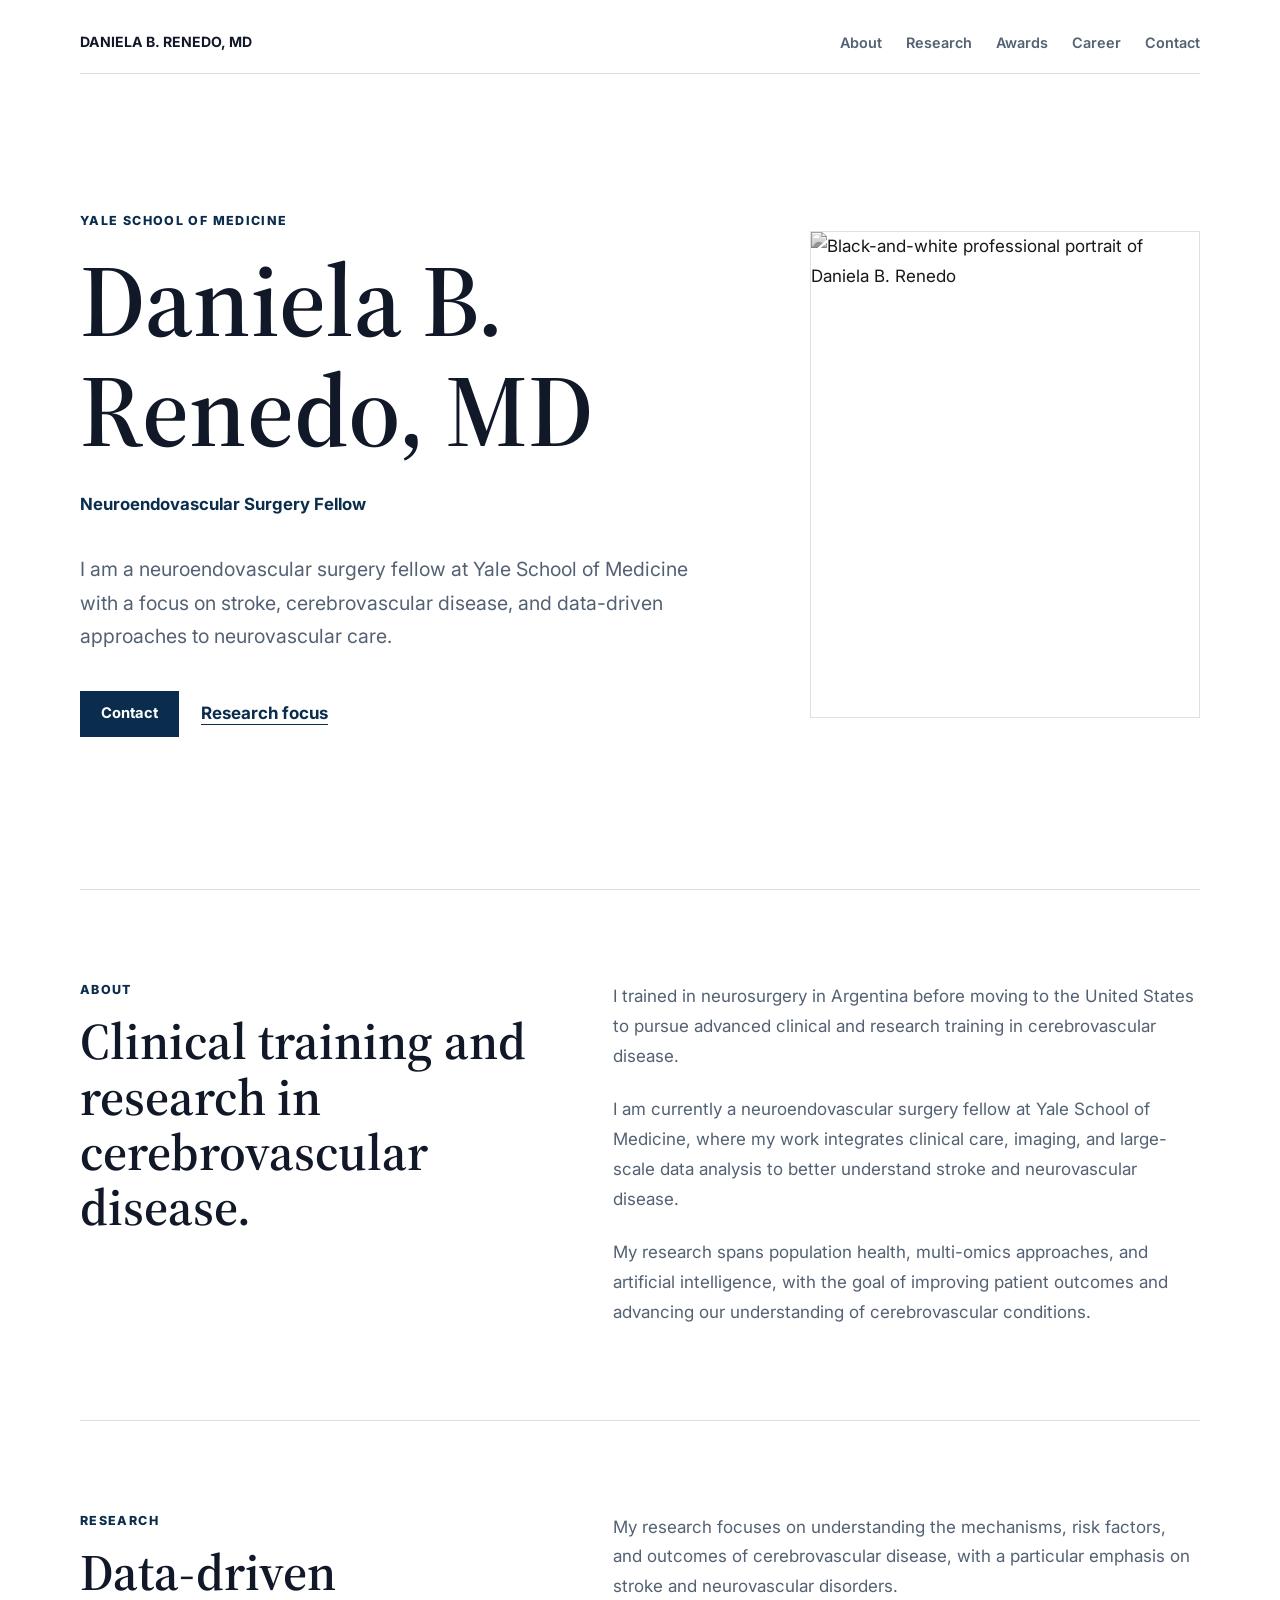
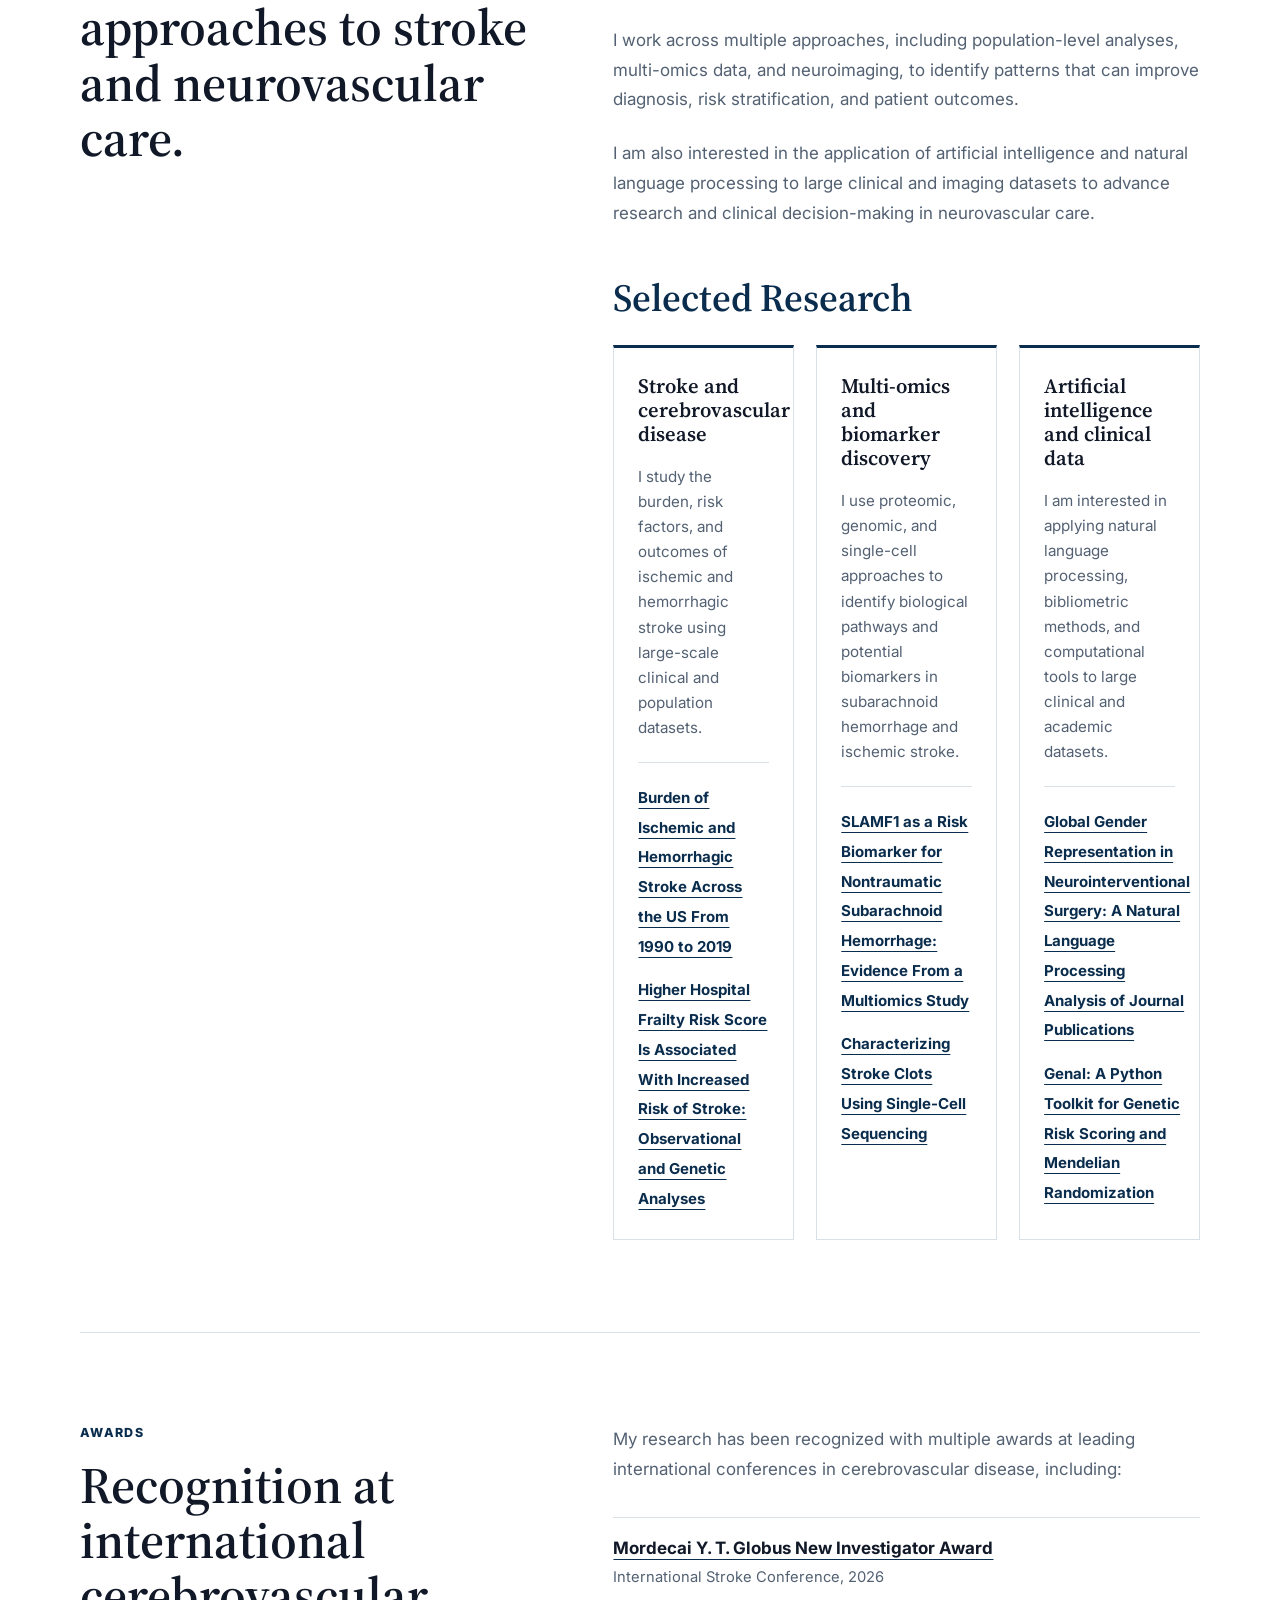
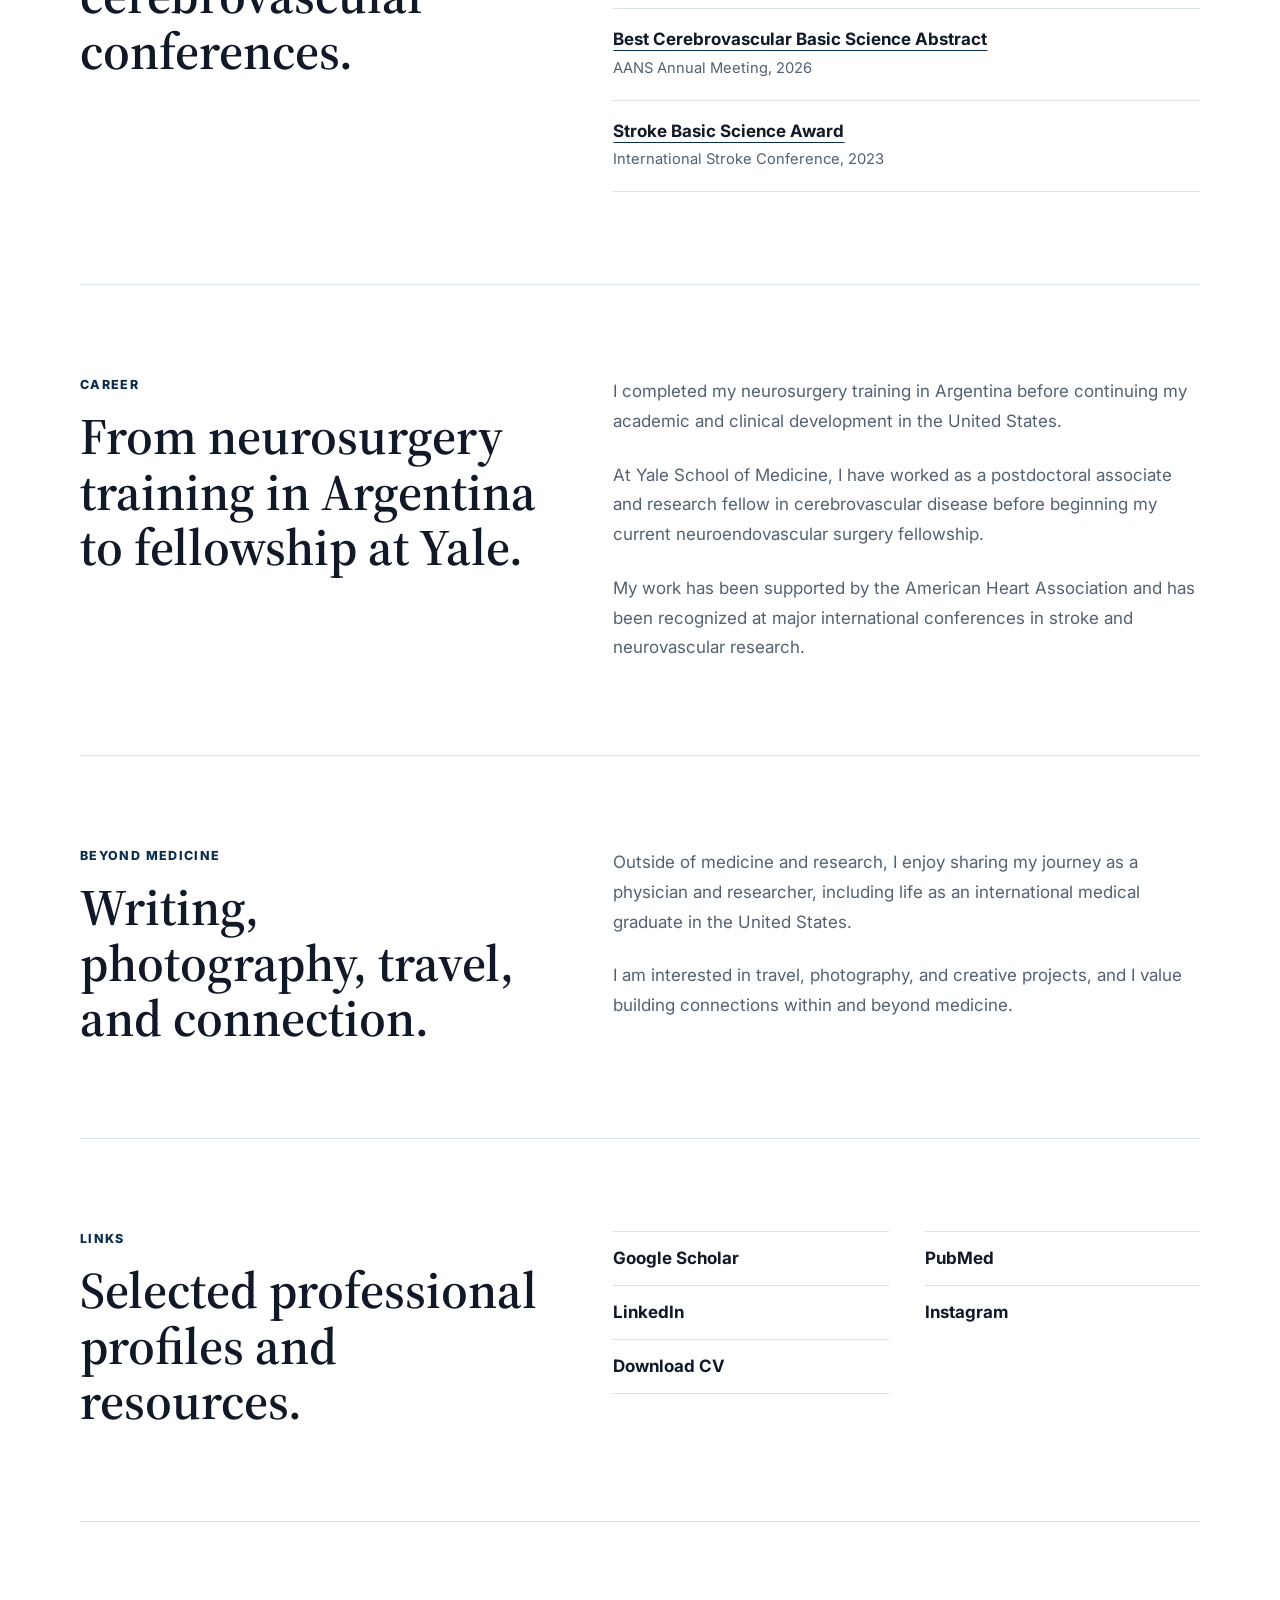
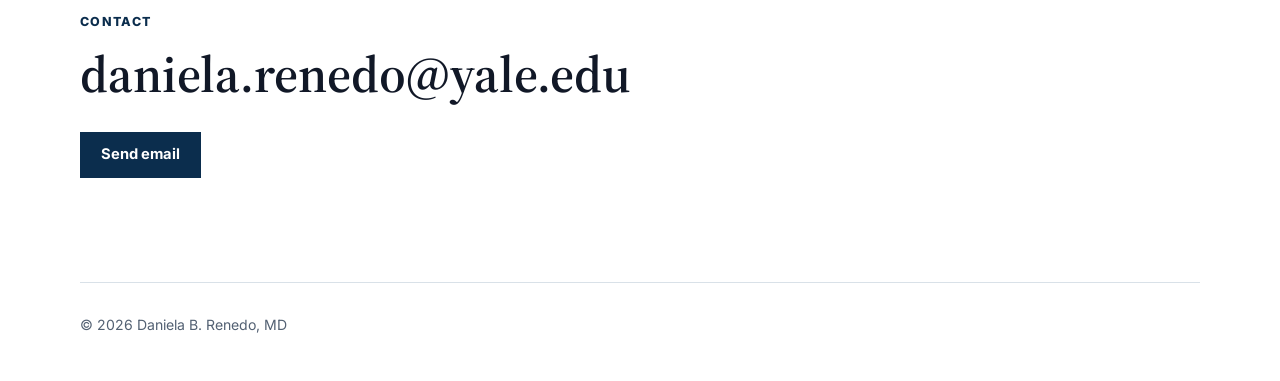
==== index.html @ b42a00dd "Add files via upload" ====
<!doctype html>
<html lang="en">
  <head>
    <meta charset="utf-8">
    <meta name="viewport" content="width=device-width, initial-scale=1">
    <meta
      name="description"
      content="Daniela B. Renedo, MD is a neuroendovascular surgery fellow at Yale School of Medicine focused on stroke, cerebrovascular disease, and data-driven neurovascular care."
    >
    <title>Daniela B. Renedo, MD</title>
    <link rel="preconnect" href="https://fonts.googleapis.com">
    <link rel="preconnect" href="https://fonts.gstatic.com" crossorigin>
    <link
      href="https://fonts.googleapis.com/css2?family=Inter:wght@400;500;600;700&family=Source+Serif+4:opsz,wght@8..60,500;8..60,600&display=swap"
      rel="stylesheet"
    >
    <link rel="stylesheet" href="styles.css">
  </head>
  <body>
    <header class="site-header">
      <a class="brand" href="#home">Daniela B. Renedo, MD</a>
      <nav class="nav" aria-label="Primary navigation">
        <a href="#about">About</a>
        <a href="#research">Research</a>
        <a href="#awards">Awards</a>
        <a href="#career">Career</a>
        <a href="#contact">Contact</a>
      </nav>
    </header>

    <main>
      <section id="home" class="hero section">
        <div class="hero-copy">
          <p class="eyebrow">Yale School of Medicine</p>
          <h1>Daniela B. Renedo, MD</h1>
          <p class="role">Neuroendovascular Surgery Fellow</p>
          <p class="intro">
            I am a neuroendovascular surgery fellow at Yale School of Medicine with a focus on stroke,
            cerebrovascular disease, and data-driven approaches to neurovascular care.
          </p>
          <div class="hero-actions" aria-label="Key links">
            <a class="button" href="mailto:daniela.renedo@yale.edu">Contact</a>
            <a class="text-link" href="#research">Research focus</a>
          </div>
        </div>
        <figure class="portrait-wrap">
          <img
            src="assets/daniela-renedo-headshot.jpeg"
            alt="Black-and-white professional portrait of Daniela B. Renedo"
            class="portrait"
          >
        </figure>
      </section>

      <section id="about" class="section two-column">
        <div>
          <p class="section-kicker">About</p>
          <h2>Clinical training and research in cerebrovascular disease.</h2>
        </div>
        <div class="prose">
          <p>
            I trained in neurosurgery in Argentina before moving to the United States to pursue
            advanced clinical and research training in cerebrovascular disease.
          </p>
          <p>
            I am currently a neuroendovascular surgery fellow at Yale School of Medicine, where my
            work integrates clinical care, imaging, and large-scale data analysis to better understand
            stroke and neurovascular disease.
          </p>
          <p>
            My research spans population health, multi-omics approaches, and artificial intelligence,
            with the goal of improving patient outcomes and advancing our understanding of
            cerebrovascular conditions.
          </p>
        </div>
      </section>

      <section id="research" class="section two-column">
        <div>
          <p class="section-kicker">Research</p>
          <h2>Data-driven approaches to stroke and neurovascular care.</h2>
        </div>
        <div class="prose">
          <p>
            My research focuses on understanding the mechanisms, risk factors, and outcomes of
            cerebrovascular disease, with a particular emphasis on stroke and neurovascular disorders.
          </p>
          <p>
            I work across multiple approaches, including population-level analyses, multi-omics data,
            and neuroimaging, to identify patterns that can improve diagnosis, risk stratification,
            and patient outcomes.
          </p>
          <p>
            I am also interested in the application of artificial intelligence and natural language
            processing to large clinical and imaging datasets to advance research and clinical
            decision-making in neurovascular care.
          </p>
          <div class="selected-research">
            <h3>Selected Research</h3>
            <div class="research-themes">
              <article class="research-card">
                <h4>Stroke and cerebrovascular disease</h4>
                <p>
                  I study the burden, risk factors, and outcomes of ischemic and hemorrhagic stroke
                  using large-scale clinical and population datasets.
                </p>
                <ul>
                  <li>
                    <a href="https://jamanetwork.com/journals/jamaneurology/fullarticle/2815830">
                      Burden of Ischemic and Hemorrhagic Stroke Across the US From 1990 to 2019
                    </a>
                  </li>
                  <li>
                    <a href="https://www.ahajournals.org/doi/full/10.1161/STROKEAHA.122.041891">
                      Higher Hospital Frailty Risk Score Is Associated With Increased Risk of Stroke:
                      Observational and Genetic Analyses
                    </a>
                  </li>
                </ul>
              </article>

              <article class="research-card">
                <h4>Multi-omics and biomarker discovery</h4>
                <p>
                  I use proteomic, genomic, and single-cell approaches to identify biological pathways
                  and potential biomarkers in subarachnoid hemorrhage and ischemic stroke.
                </p>
                <ul>
                  <li>
                    <a href="https://www.ahajournals.org/doi/10.1161/STROKEAHA.125.052604">
                      SLAMF1 as a Risk Biomarker for Nontraumatic Subarachnoid Hemorrhage: Evidence
                      From a Multiomics Study
                    </a>
                  </li>
                  <li>
                    <a href="https://scholar.google.com/citations?view_op=view_citation&hl=es&user=30HICWsAAAAJ&sortby=pubdate&citation_for_view=30HICWsAAAAJ:zA6iFVUQeVQC">
                      Characterizing Stroke Clots Using Single-Cell Sequencing
                    </a>
                  </li>
                </ul>
              </article>

              <article class="research-card">
                <h4>Artificial intelligence and clinical data</h4>
                <p>
                  I am interested in applying natural language processing, bibliometric methods, and
                  computational tools to large clinical and academic datasets.
                </p>
                <ul>
                  <li>
                    <a href="https://www.sciencedirect.com/science/article/pii/S0039606026000668">
                      Global Gender Representation in Neurointerventional Surgery: A Natural Language
                      Processing Analysis of Journal Publications
                    </a>
                  </li>
                  <li>
                    <a href="https://academic.oup.com/bioinformaticsadvances/article/5/1/vbae207/7932119?guestAccessKey=">
                      Genal: A Python Toolkit for Genetic Risk Scoring and Mendelian Randomization
                    </a>
                  </li>
                </ul>
              </article>
            </div>
          </div>
        </div>
      </section>

      <section id="awards" class="section two-column">
        <div>
          <p class="section-kicker">Awards</p>
          <h2>Recognition at international cerebrovascular conferences.</h2>
        </div>
        <div class="prose">
          <p>
            My research has been recognized with multiple awards at leading international conferences
            in cerebrovascular disease, including:
          </p>
          <ul class="award-list">
            <li>
              <a href="https://newsroom.heart.org/news/top-recognition-awarded-to-11-stroke-researchers-for-science-brain-health-contributions">
                Mordecai Y. T. Globus New Investigator Award
              </a>
              <small>International Stroke Conference, 2026</small>
            </li>
            <li>
              <a href="https://www.instagram.com/p/DWl7Cl6lOON/">
                Best Cerebrovascular Basic Science Abstract
              </a>
              <small>AANS Annual Meeting, 2026</small>
            </li>
            <li>
              <a href="https://isc.hub.heart.org/isc-23/article/22697611/awardees-honored-at-isc23">
                Stroke Basic Science Award
              </a>
              <small>International Stroke Conference, 2023</small>
            </li>
          </ul>
        </div>
      </section>

      <section id="career" class="section two-column">
        <div>
          <p class="section-kicker">Career</p>
          <h2>From neurosurgery training in Argentina to fellowship at Yale.</h2>
        </div>
        <div class="prose">
          <p>
            I completed my neurosurgery training in Argentina before continuing my academic and
            clinical development in the United States.
          </p>
          <p>
            At Yale School of Medicine, I have worked as a postdoctoral associate and research fellow
            in cerebrovascular disease before beginning my current neuroendovascular surgery
            fellowship.
          </p>
          <p>
            My work has been supported by the American Heart Association and has been recognized at
            major international conferences in stroke and neurovascular research.
          </p>
        </div>
      </section>

      <section id="beyond-medicine" class="section two-column">
        <div>
          <p class="section-kicker">Beyond Medicine</p>
          <h2>Writing, photography, travel, and connection.</h2>
        </div>
        <div class="prose">
          <p>
            Outside of medicine and research, I enjoy sharing my journey as a physician and
            researcher, including life as an international medical graduate in the United States.
          </p>
          <p>
            I am interested in travel, photography, and creative projects, and I value building
            connections within and beyond medicine.
          </p>
        </div>
      </section>

      <section id="links" class="section two-column">
        <div>
          <p class="section-kicker">Links</p>
          <h2>Selected professional profiles and resources.</h2>
        </div>
        <div class="link-grid" aria-label="Professional links">
          <a href="https://scholar.google.com/citations?user=30HICWsAAAAJ&hl=es">Google Scholar</a>
          <a href="https://pubmed.ncbi.nlm.nih.gov/?term=daniela+renedo">PubMed</a>
          <a href="https://www.linkedin.com/in/daniela-renedo-10b565b8/?locale=en">LinkedIn</a>
          <a href="https://www.instagram.com/daniela.renedo.md/">Instagram</a>
          <a href="https://drive.google.com/file/d/19xkLLaeNyouWNWes8C21FY2hJ4Wbw3FZ/view?usp=drive_link">Download CV</a>
        </div>
      </section>

      <section id="contact" class="section contact-section">
        <p class="section-kicker">Contact</p>
        <h2>daniela.renedo@yale.edu</h2>
        <a class="button" href="mailto:daniela.renedo@yale.edu">Send email</a>
      </section>
    </main>

    <footer class="site-footer">
      <p>&copy; 2026 Daniela B. Renedo, MD</p>
    </footer>
  </body>
</html>
---- styles.css ----
:root {
  --bg: #ffffff;
  --ink: #111827;
  --muted: #536173;
  --navy: #0b2d4d;
  --navy-soft: #edf4f8;
  --line: #d9e1e8;
  --max-width: 1120px;
}

* {
  box-sizing: border-box;
}

body {
  margin: 0;
  background: var(--bg);
  color: var(--ink);
  font-family: "Inter", Arial, sans-serif;
  font-size: 17px;
  line-height: 1.75;
}

a {
  color: var(--navy);
  text-decoration-thickness: 1px;
  text-underline-offset: 5px;
}

.site-header {
  width: min(100% - 40px, var(--max-width));
  margin: 0 auto;
  padding: 30px 0 18px;
  display: flex;
  align-items: center;
  justify-content: space-between;
  gap: 28px;
  border-bottom: 1px solid var(--line);
}

.brand {
  color: var(--ink);
  font-size: 0.88rem;
  font-weight: 700;
  letter-spacing: 0;
  text-decoration: none;
  text-transform: uppercase;
}

.nav {
  display: flex;
  flex-wrap: wrap;
  justify-content: flex-end;
  gap: 16px 24px;
  font-size: 0.9rem;
}

.nav a {
  color: var(--muted);
  font-weight: 600;
  text-decoration: none;
}

.nav a:hover,
.nav a:focus-visible {
  color: var(--navy);
}

.section {
  width: min(100% - 40px, var(--max-width));
  margin: 0 auto;
  padding: 92px 0;
  border-bottom: 1px solid var(--line);
}

.hero {
  min-height: calc(100vh - 84px);
  display: grid;
  grid-template-columns: minmax(0, 1.05fr) minmax(280px, 0.75fr);
  align-items: center;
  gap: 72px;
  padding-top: 78px;
}

.hero-copy {
  max-width: 680px;
}

.eyebrow,
.section-kicker {
  margin: 0 0 16px;
  color: var(--navy);
  font-size: 0.78rem;
  font-weight: 800;
  letter-spacing: 0.11em;
  line-height: 1.3;
  text-transform: uppercase;
}

h1,
h2 {
  margin: 0;
  color: var(--ink);
  font-family: "Source Serif 4", Georgia, serif;
  font-weight: 600;
  letter-spacing: 0;
  line-height: 1.08;
}

h1 {
  max-width: 720px;
  font-size: clamp(3.25rem, 8vw, 7.2rem);
}

h2 {
  max-width: 480px;
  font-size: clamp(2rem, 4vw, 3.35rem);
}

.role {
  margin: 24px 0 0;
  color: var(--navy);
  font-size: 1.05rem;
  font-weight: 700;
}

.intro {
  max-width: 610px;
  margin: 34px 0 0;
  color: var(--muted);
  font-size: 1.22rem;
  line-height: 1.7;
}

.hero-actions {
  display: flex;
  flex-wrap: wrap;
  align-items: center;
  gap: 22px;
  margin-top: 38px;
}

.button {
  display: inline-flex;
  min-height: 46px;
  align-items: center;
  justify-content: center;
  padding: 10px 20px;
  border: 1px solid var(--navy);
  background: var(--navy);
  color: #ffffff;
  font-size: 0.92rem;
  font-weight: 700;
  line-height: 1.2;
  text-decoration: none;
}

.button:hover,
.button:focus-visible {
  background: #082138;
}

.text-link {
  font-weight: 700;
}

.portrait-wrap {
  margin: 0;
  justify-self: end;
  width: min(100%, 390px);
}

.portrait {
  display: block;
  width: 100%;
  aspect-ratio: 4 / 5;
  border: 1px solid var(--line);
  object-fit: cover;
  object-position: center 26%;
  filter: grayscale(1);
}

.two-column {
  display: grid;
  grid-template-columns: minmax(240px, 0.78fr) minmax(0, 1fr);
  gap: 76px;
  align-items: start;
}

.prose {
  max-width: 680px;
}

.prose p {
  margin: 0;
  color: var(--muted);
}

.prose p + p {
  margin-top: 24px;
}

.link-grid a {
  display: block;
  padding: 15px 0;
  border-top: 1px solid var(--line);
  color: var(--ink);
  font-weight: 700;
  line-height: 1.35;
  text-decoration: none;
}

.link-grid a:last-child {
  border-bottom: 1px solid var(--line);
}

.selected-research {
  margin-top: 48px;
}

.selected-research h3 {
  margin: 0 0 24px;
  color: var(--navy);
  font-family: "Source Serif 4", Georgia, serif;
  font-size: clamp(1.8rem, 3vw, 2.45rem);
  font-weight: 600;
  letter-spacing: 0;
  line-height: 1.15;
}

.research-themes {
  display: grid;
  grid-template-columns: repeat(3, minmax(0, 1fr));
  gap: 22px;
}

.research-card {
  min-width: 0;
  padding: 26px 24px;
  border: 1px solid var(--line);
  border-top: 3px solid var(--navy);
  background: #ffffff;
}

.research-card h4 {
  margin: 0;
  color: var(--ink);
  font-family: "Source Serif 4", Georgia, serif;
  font-size: 1.28rem;
  font-weight: 600;
  letter-spacing: 0;
  line-height: 1.18;
}

.research-card p {
  margin-top: 18px;
  color: var(--muted);
  font-size: 0.95rem;
  line-height: 1.65;
}

.research-card ul {
  display: grid;
  gap: 14px;
  margin: 22px 0 0;
  padding: 20px 0 0;
  border-top: 1px solid var(--line);
  list-style: none;
}

.research-card a {
  color: var(--navy);
  font-size: 0.94rem;
  font-weight: 700;
  line-height: 1.45;
}

.award-list {
  margin: 32px 0 0;
  padding: 0;
  list-style: none;
}

.award-list li {
  padding: 18px 0;
  border-top: 1px solid var(--line);
}

.award-list li:last-child {
  border-bottom: 1px solid var(--line);
}

.award-list a,
.award-list small {
  display: block;
}

.award-list a {
  color: var(--ink);
  font-weight: 700;
  line-height: 1.45;
  text-decoration-color: var(--navy);
}

.award-list a:hover,
.award-list a:focus-visible {
  color: var(--navy);
}

.award-list small {
  margin-top: 4px;
  color: var(--muted);
  font-size: 0.92rem;
}

.link-grid {
  display: grid;
  grid-template-columns: repeat(2, minmax(0, 1fr));
  gap: 0 36px;
}

.link-grid a:hover,
.link-grid a:focus-visible {
  color: var(--navy);
  background: var(--navy-soft);
  padding-left: 12px;
}

.contact-section {
  padding-bottom: 104px;
}

.contact-section h2 {
  max-width: 100%;
  margin-bottom: 30px;
  overflow-wrap: anywhere;
}

.site-footer {
  width: min(100% - 40px, var(--max-width));
  margin: 0 auto;
  padding: 30px 0 44px;
  color: var(--muted);
  font-size: 0.88rem;
}

.site-footer p {
  margin: 0;
}

@media (max-width: 820px) {
  .site-header {
    align-items: flex-start;
    flex-direction: column;
  }

  .nav {
    justify-content: flex-start;
  }

  .hero,
  .two-column {
    grid-template-columns: 1fr;
  }

  .hero {
    min-height: 0;
    gap: 46px;
    padding-top: 58px;
  }

  .portrait-wrap {
    justify-self: start;
    width: min(100%, 340px);
  }

  .section {
    padding: 68px 0;
  }

  .two-column {
    gap: 28px;
  }

  .research-themes {
    grid-template-columns: 1fr;
  }

  .link-grid {
    grid-template-columns: 1fr;
    gap: 0;
  }
}

@media (max-width: 520px) {
  body {
    font-size: 16px;
  }

  .site-header,
  .section,
  .site-footer {
    width: min(100% - 28px, var(--max-width));
  }

  .nav {
    gap: 8px 16px;
    font-size: 0.84rem;
  }

  h1 {
    font-size: 3rem;
  }

  h2 {
    font-size: 2rem;
  }

  .intro {
    font-size: 1.06rem;
  }
}
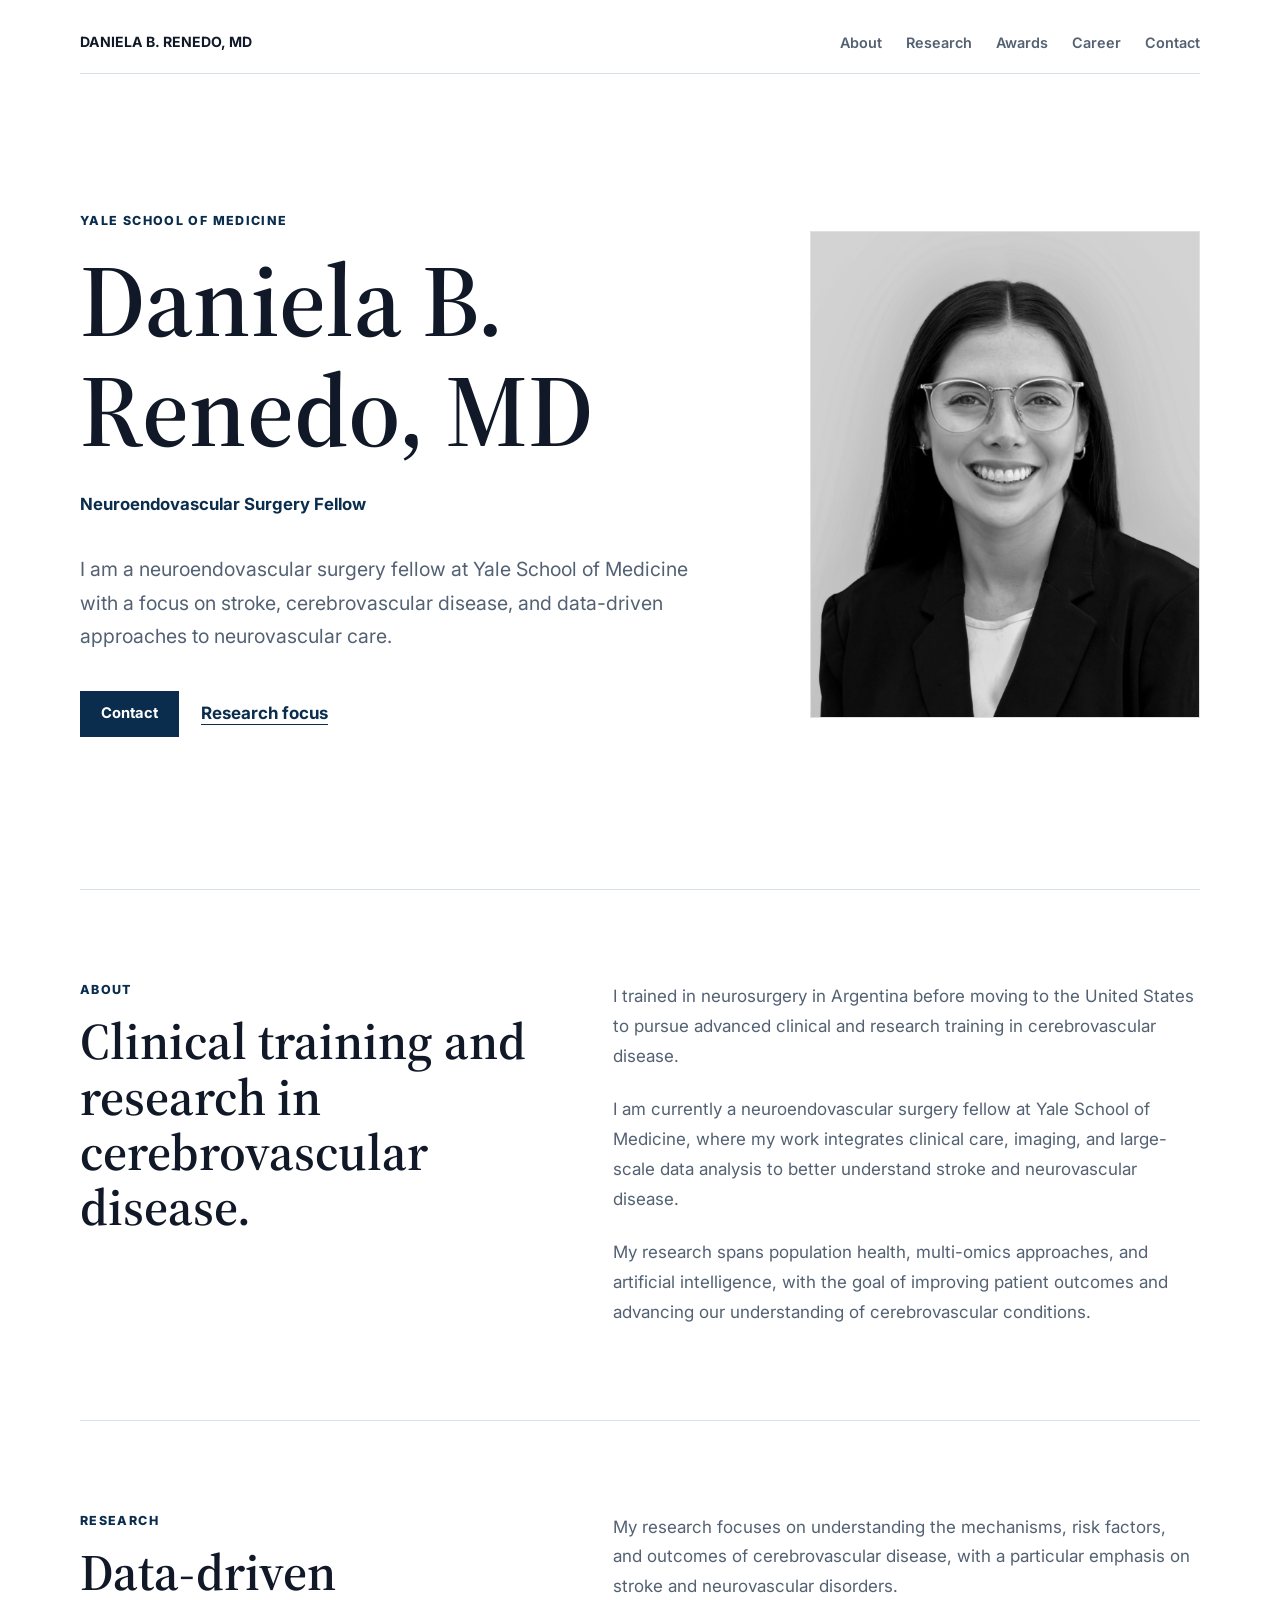
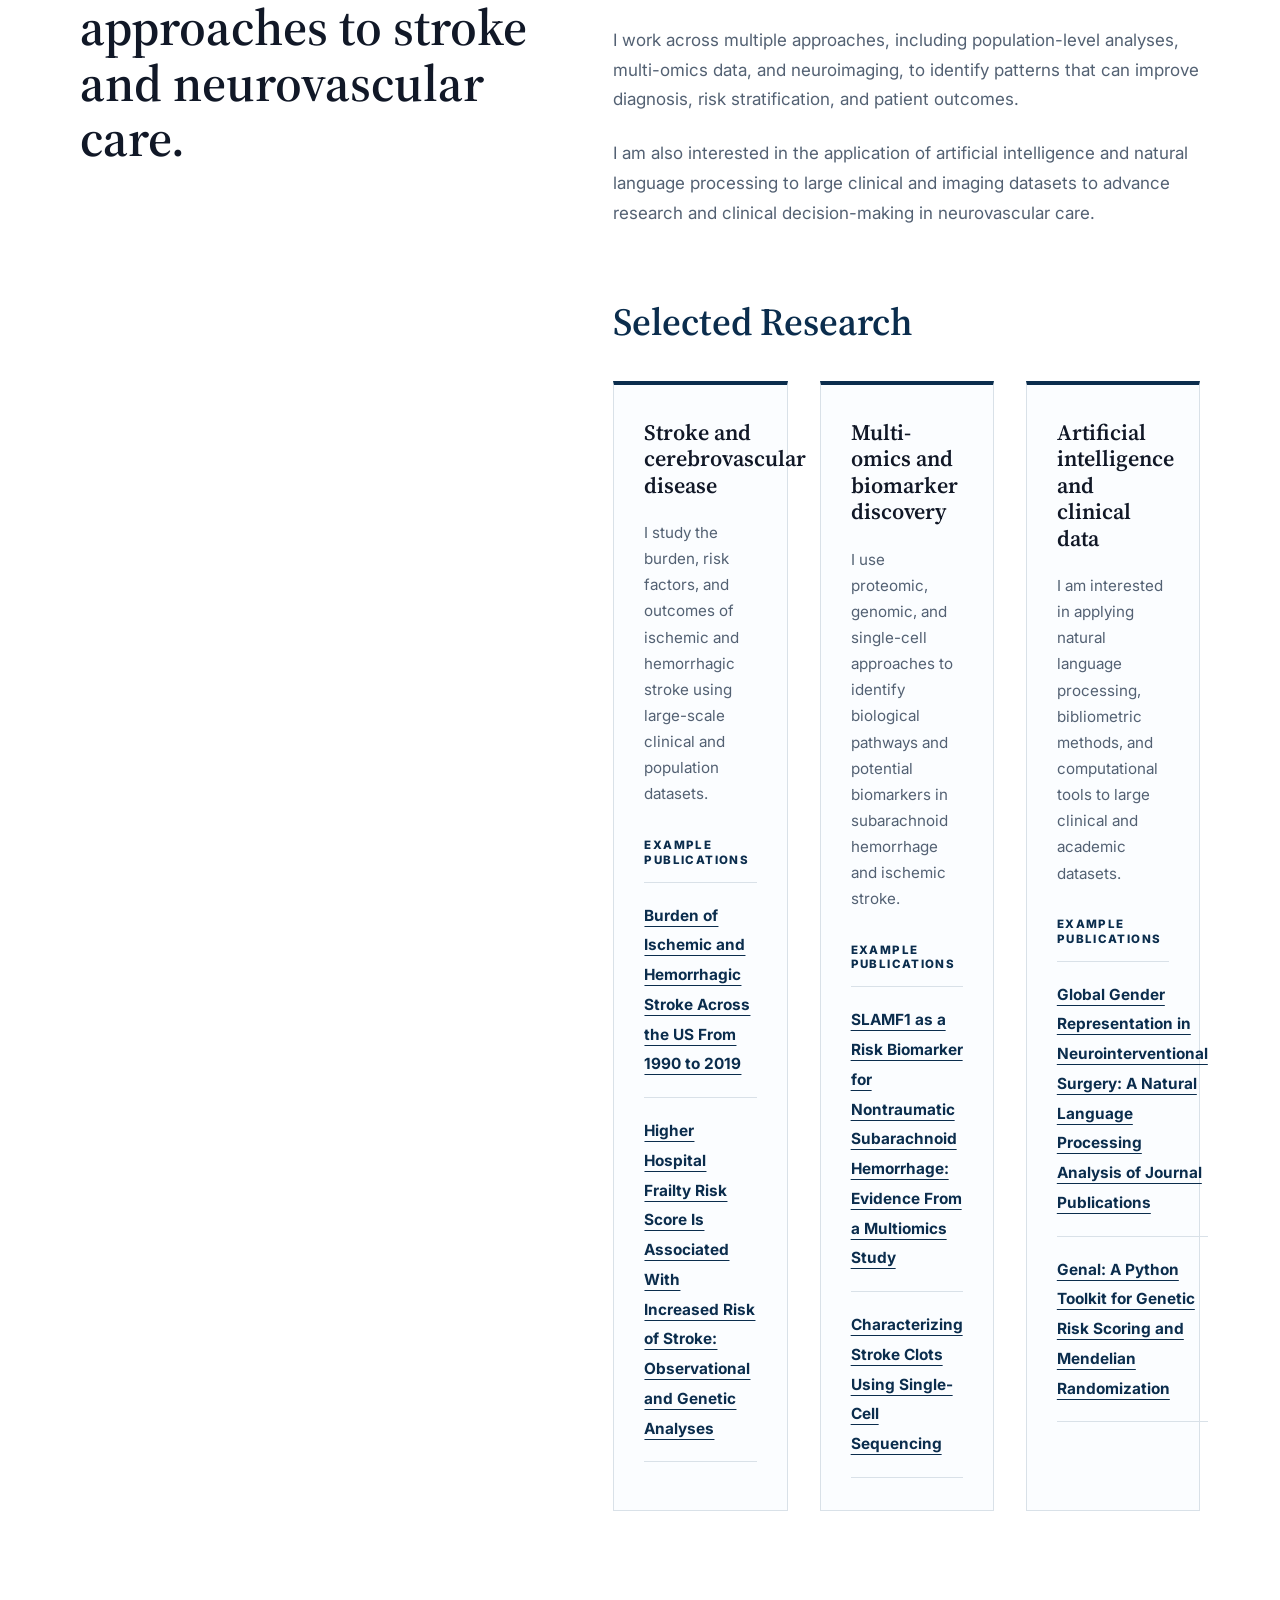
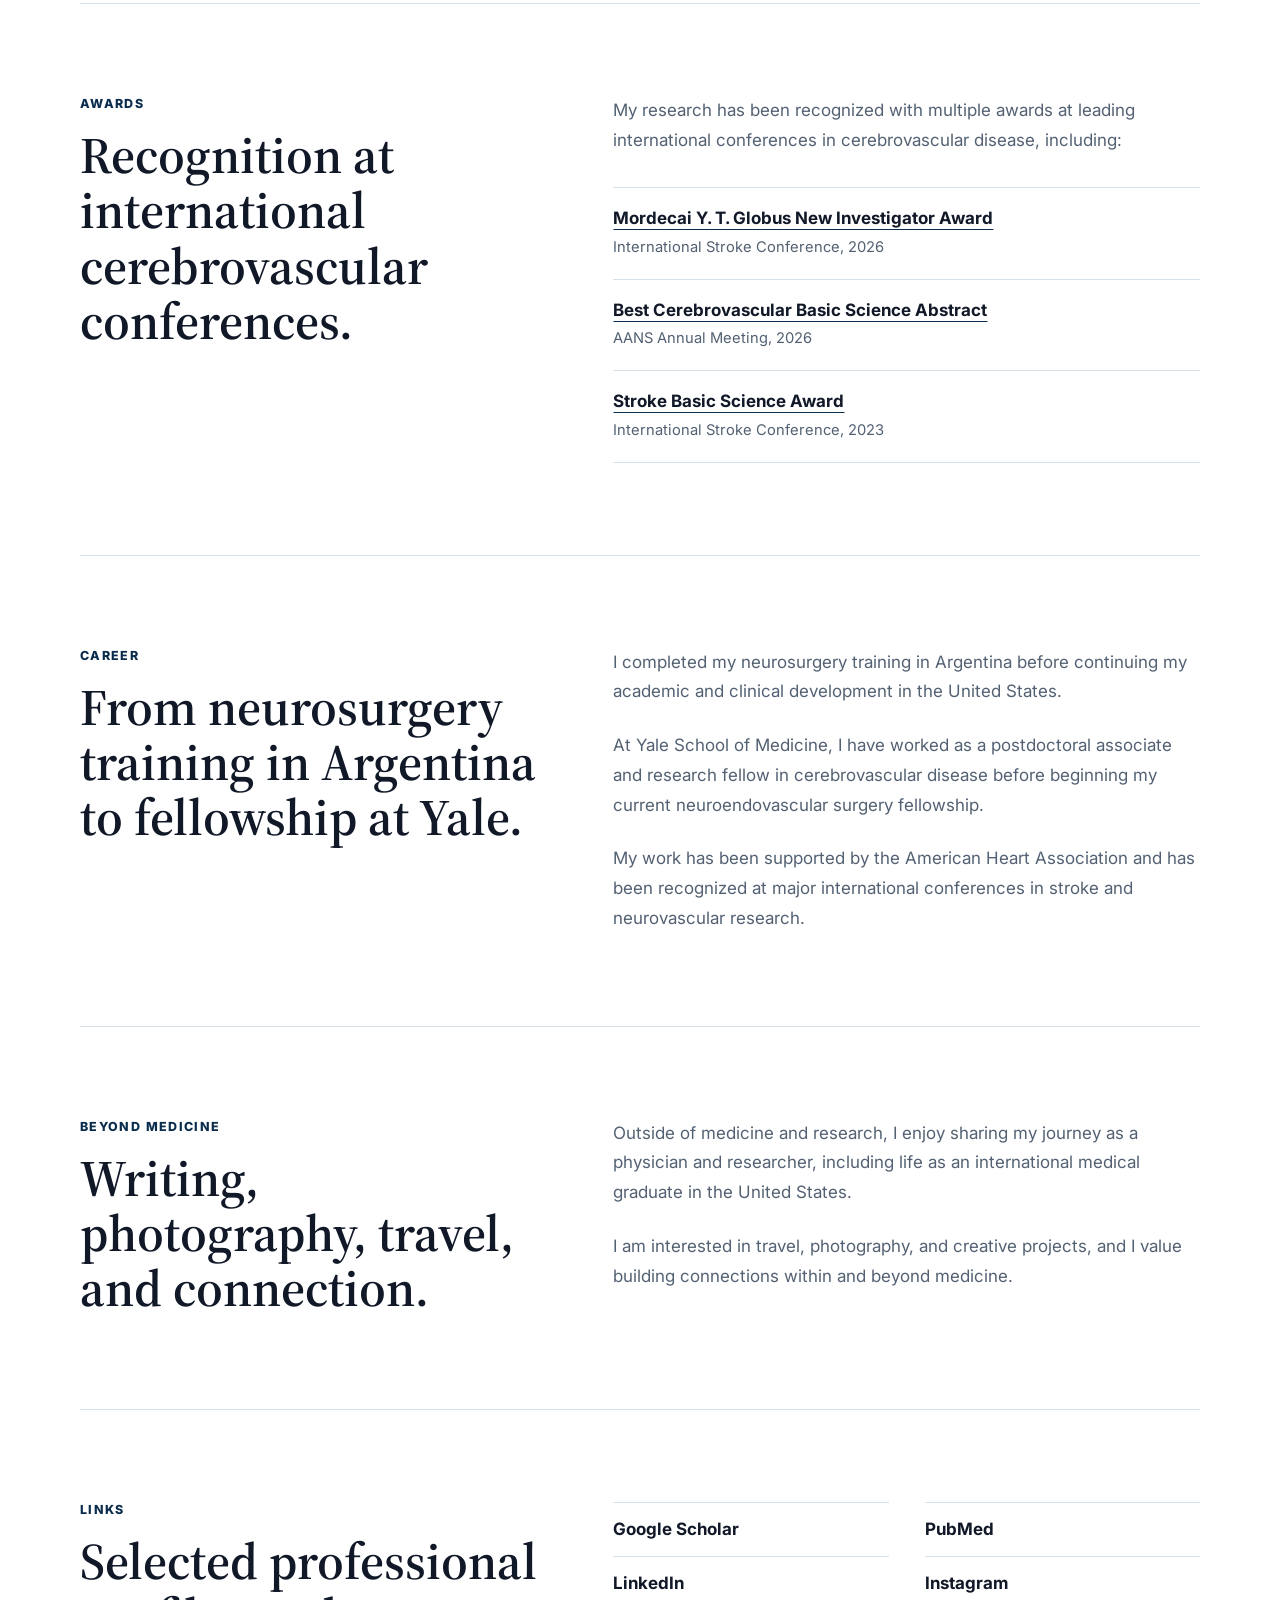
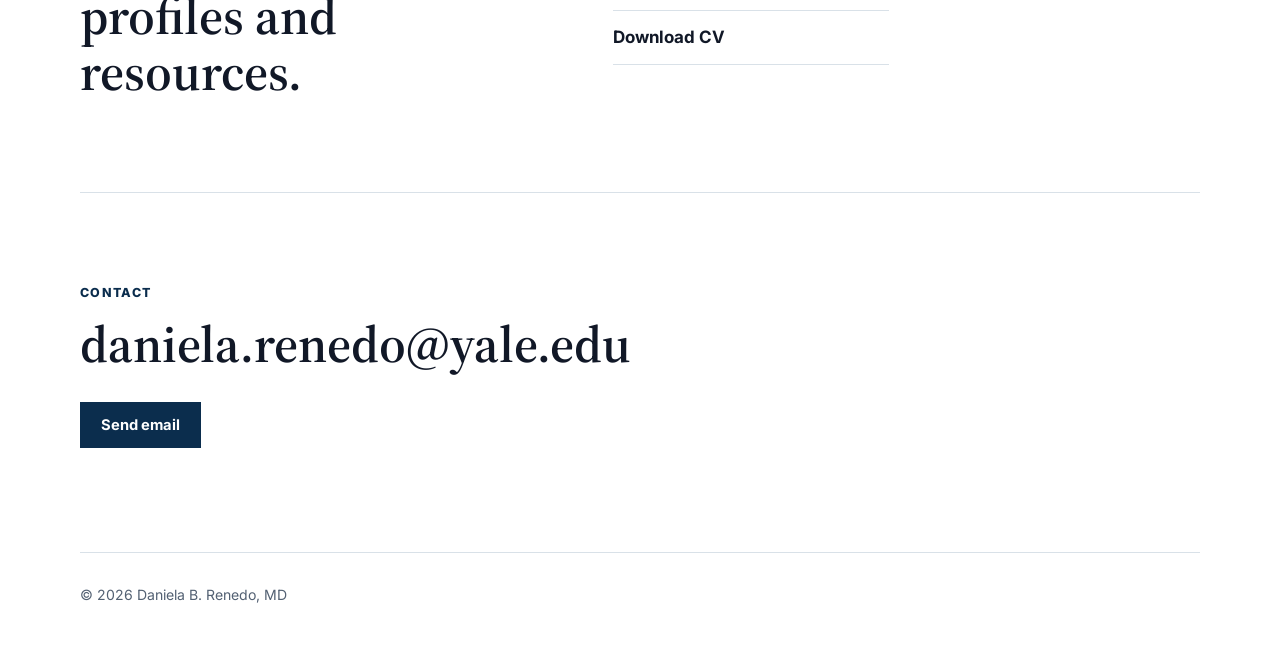
==== commit 683a9bb6: "Add files via upload" ====
--- a/index.html
+++ b/index.html
@@ -45,7 +45,7 @@
         </div>
         <figure class="portrait-wrap">
           <img
-            src="assets/daniela-renedo-headshot.jpeg"
+            src="profile.jpg"
             alt="Black-and-white professional portrait of Daniela B. Renedo"
             class="portrait"
           >
@@ -104,6 +104,7 @@
                   I study the burden, risk factors, and outcomes of ischemic and hemorrhagic stroke
                   using large-scale clinical and population datasets.
                 </p>
+                <p class="publication-label">Example publications</p>
                 <ul>
                   <li>
                     <a href="https://jamanetwork.com/journals/jamaneurology/fullarticle/2815830">
@@ -125,6 +126,7 @@
                   I use proteomic, genomic, and single-cell approaches to identify biological pathways
                   and potential biomarkers in subarachnoid hemorrhage and ischemic stroke.
                 </p>
+                <p class="publication-label">Example publications</p>
                 <ul>
                   <li>
                     <a href="https://www.ahajournals.org/doi/10.1161/STROKEAHA.125.052604">
@@ -146,6 +148,7 @@
                   I am interested in applying natural language processing, bibliometric methods, and
                   computational tools to large clinical and academic datasets.
                 </p>
+                <p class="publication-label">Example publications</p>
                 <ul>
                   <li>
                     <a href="https://www.sciencedirect.com/science/article/pii/S0039606026000668">
--- a/styles.css
+++ b/styles.css
@@ -215,11 +215,11 @@
 }
 
 .selected-research {
-  margin-top: 48px;
+  margin-top: 72px;
 }
 
 .selected-research h3 {
-  margin: 0 0 24px;
+  margin: 0 0 36px;
   color: var(--navy);
   font-family: "Source Serif 4", Georgia, serif;
   font-size: clamp(1.8rem, 3vw, 2.45rem);
@@ -231,48 +231,69 @@
 .research-themes {
   display: grid;
   grid-template-columns: repeat(3, minmax(0, 1fr));
-  gap: 22px;
+  gap: 32px;
 }
 
 .research-card {
   min-width: 0;
-  padding: 26px 24px;
+  padding: 34px 30px 32px;
   border: 1px solid var(--line);
-  border-top: 3px solid var(--navy);
-  background: #ffffff;
+  border-top: 4px solid var(--navy);
+  background: #fbfdff;
 }
 
 .research-card h4 {
   margin: 0;
   color: var(--ink);
   font-family: "Source Serif 4", Georgia, serif;
-  font-size: 1.28rem;
+  font-size: 1.38rem;
   font-weight: 600;
   letter-spacing: 0;
-  line-height: 1.18;
+  line-height: 1.2;
 }
 
 .research-card p {
-  margin-top: 18px;
+  margin-top: 22px;
   color: var(--muted);
   font-size: 0.95rem;
-  line-height: 1.65;
+  line-height: 1.72;
+}
+
+.research-card .publication-label {
+  margin-top: 30px;
+  color: var(--navy);
+  font-size: 0.72rem;
+  font-weight: 800;
+  letter-spacing: 0.12em;
+  line-height: 1.3;
+  text-transform: uppercase;
 }
 
 .research-card ul {
   display: grid;
-  gap: 14px;
-  margin: 22px 0 0;
-  padding: 20px 0 0;
+  gap: 0;
+  margin: 14px 0 0;
+  padding: 0;
   border-top: 1px solid var(--line);
   list-style: none;
 }
 
+.research-card li {
+  padding: 18px 0;
+  border-bottom: 1px solid var(--line);
+}
+
 .research-card a {
   color: var(--navy);
-  font-size: 0.94rem;
-  font-weight: 700;
-  line-height: 1.45;
+  font-size: 0.96rem;
+  font-weight: 700;
+  line-height: 1.5;
+  text-decoration-thickness: 1px;
+}
+
+.research-card a:hover,
+.research-card a:focus-visible {
+  color: #082138;
 }
 
 .award-list {
@@ -384,6 +405,7 @@
 
   .research-themes {
     grid-template-columns: 1fr;
+    gap: 24px;
   }
 
   .link-grid {
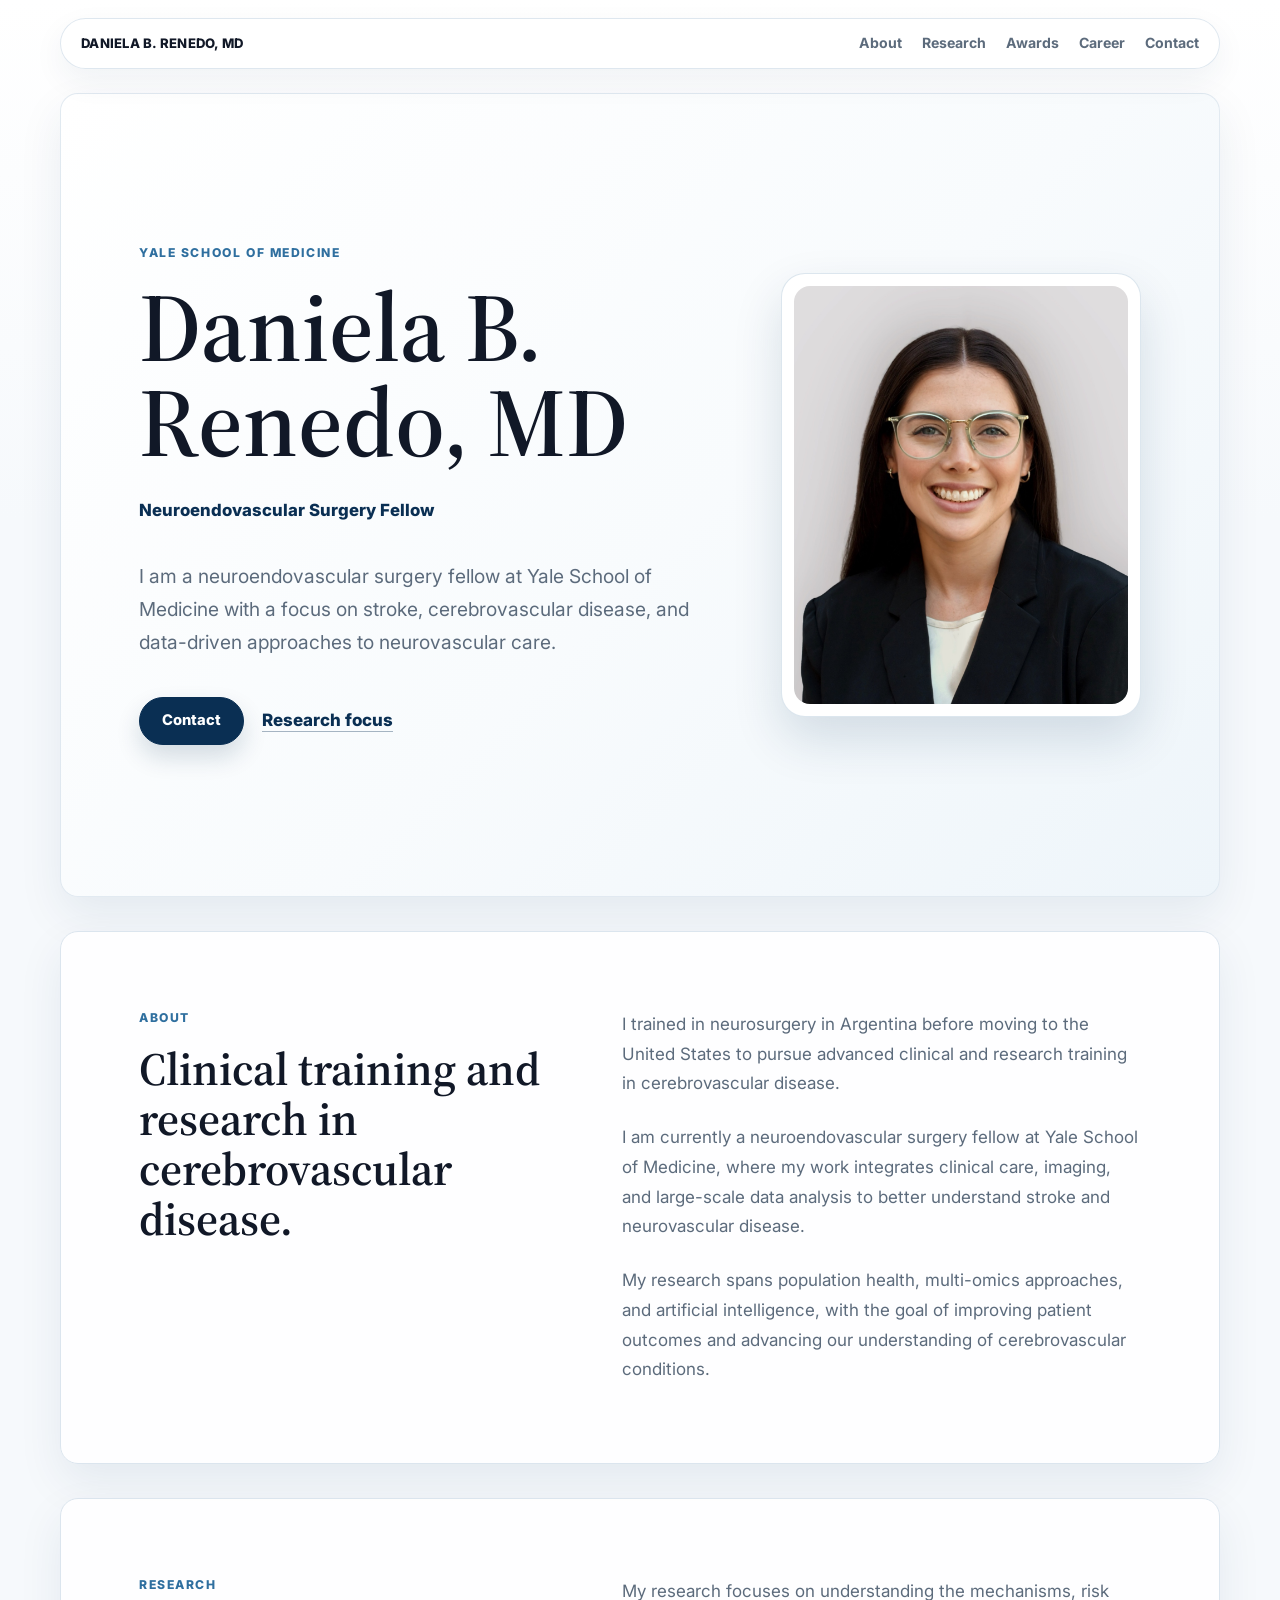
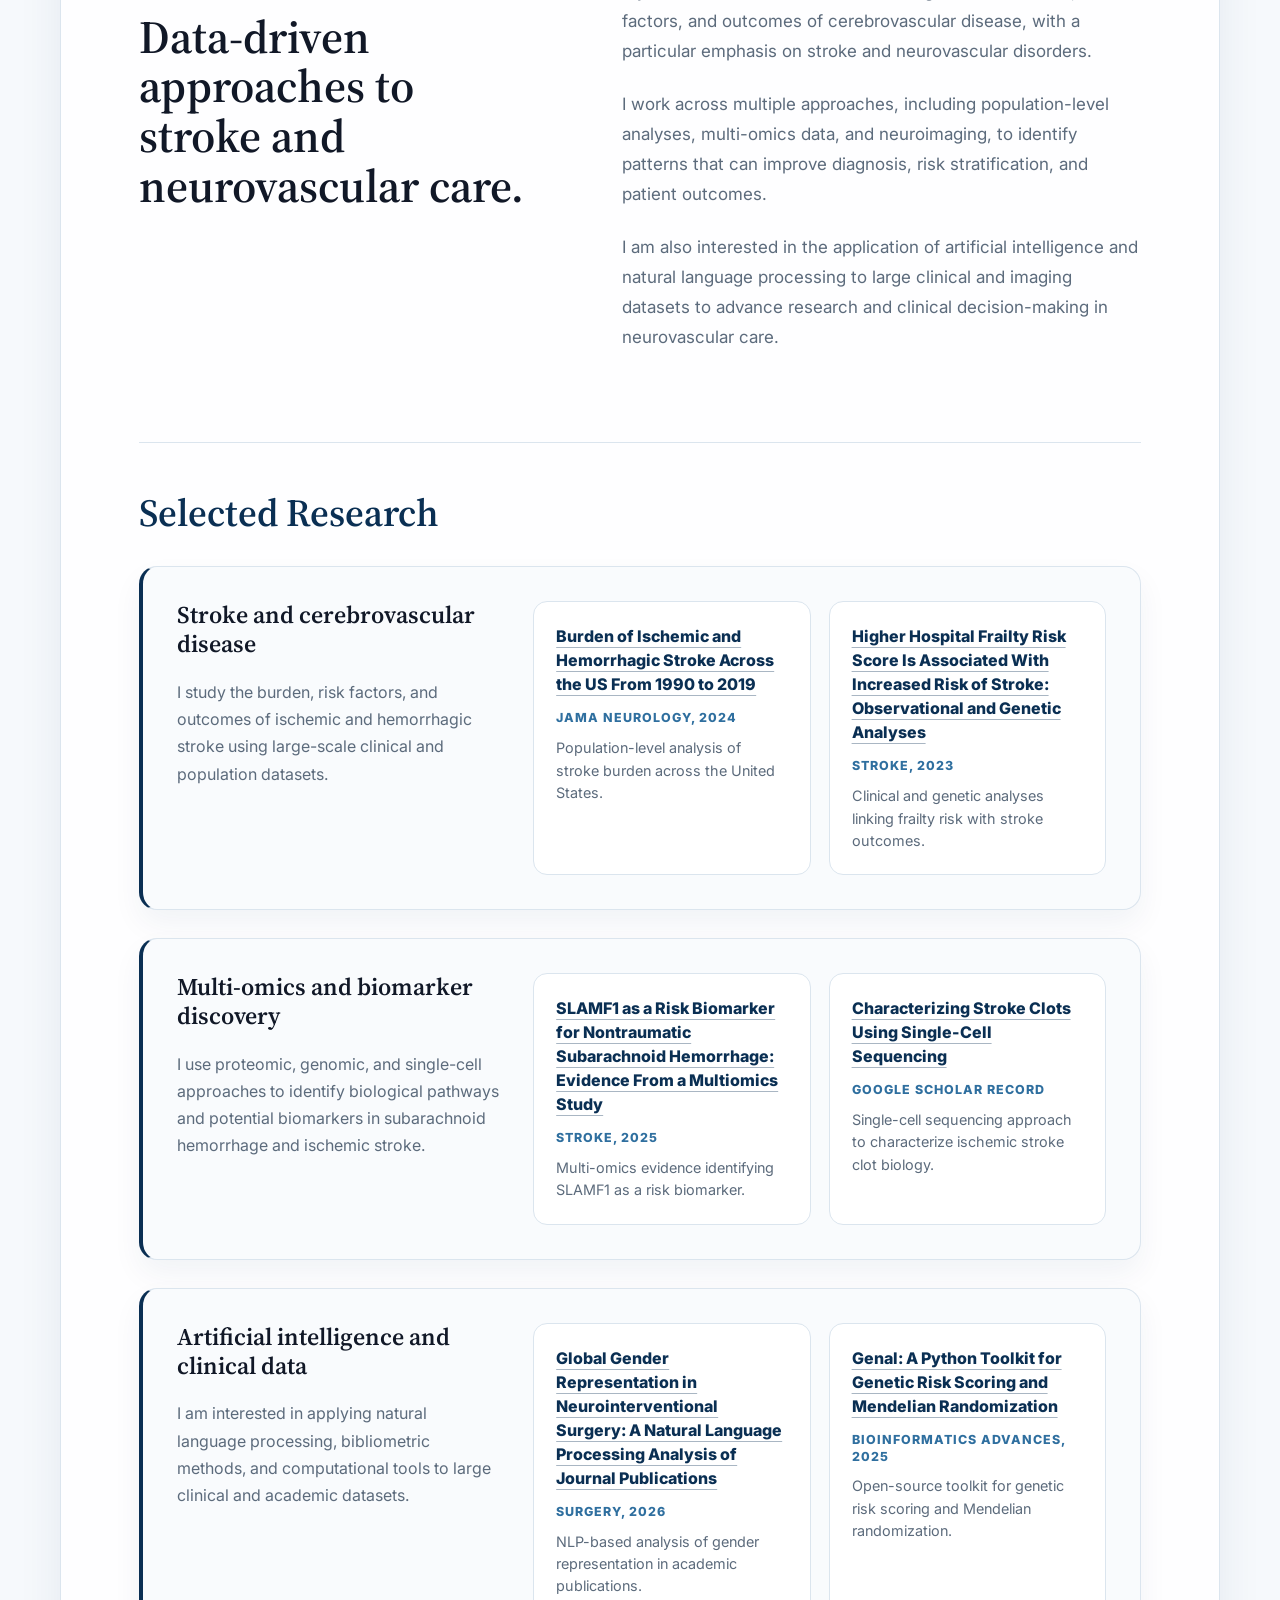
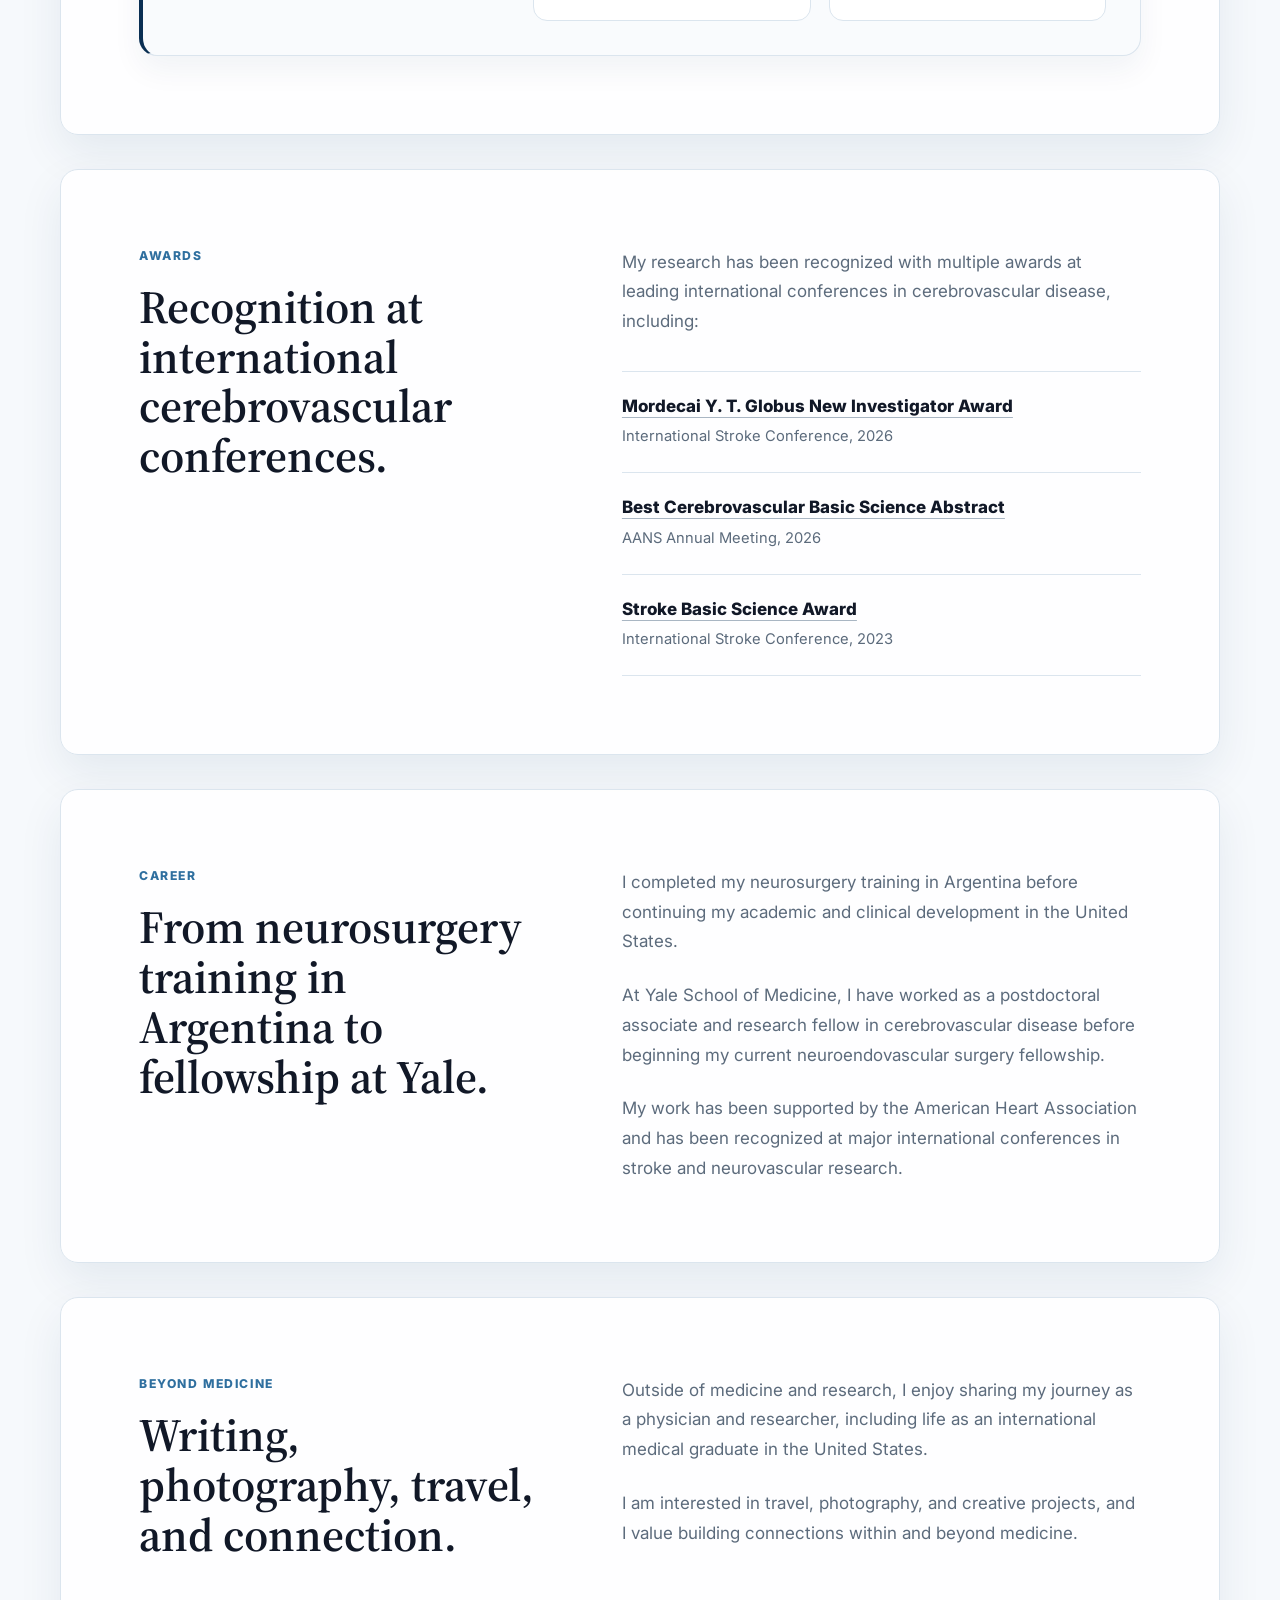
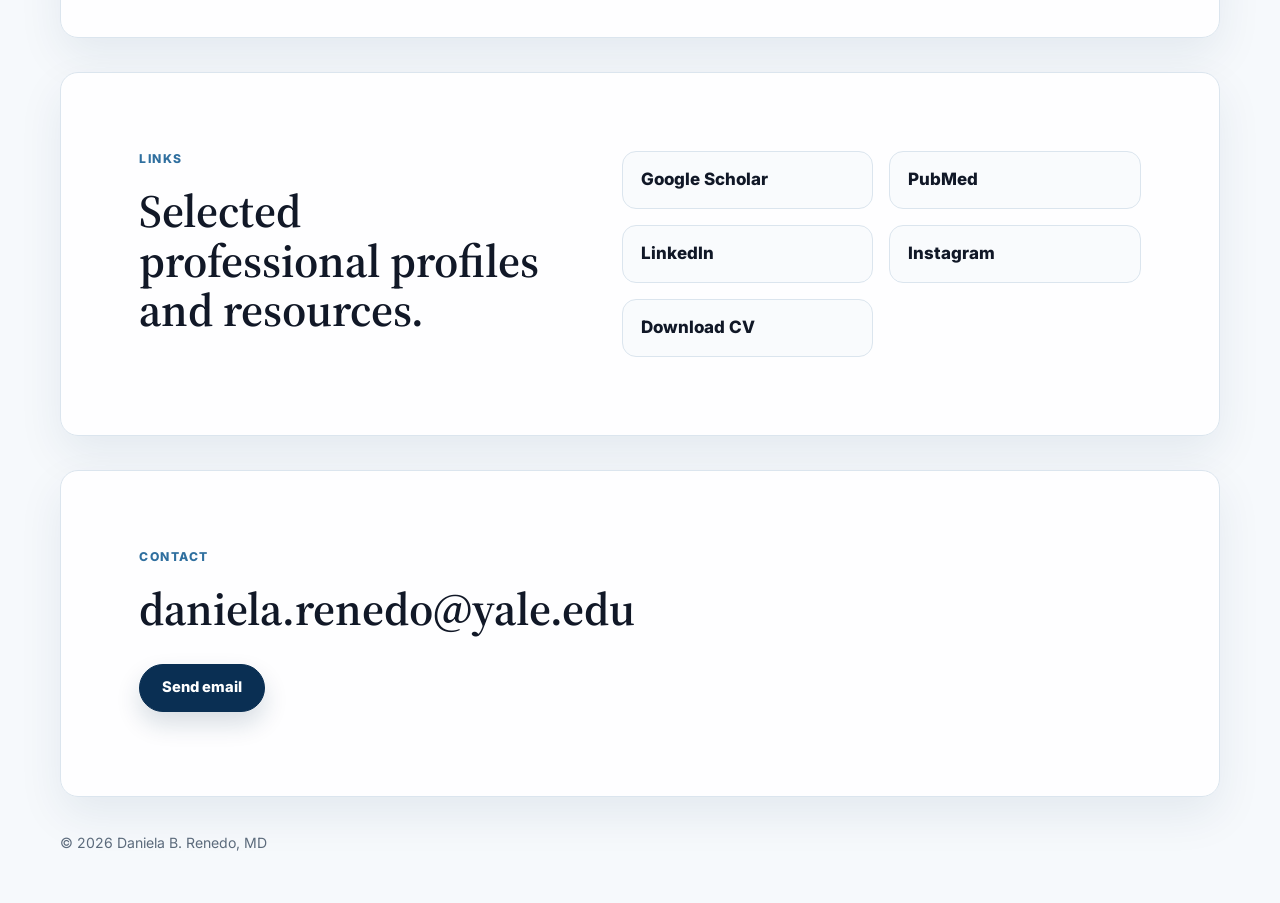
==== commit 3c032172: "Add files via upload" ====
--- a/index.html
+++ b/index.html
@@ -5,9 +5,9 @@
     <meta name="viewport" content="width=device-width, initial-scale=1">
     <meta
       name="description"
-      content="Daniela B. Renedo, MD is a neuroendovascular surgery fellow at Yale School of Medicine focused on stroke, cerebrovascular disease, and data-driven neurovascular care."
+      content="Daniela B. Renedo, MD — Neuroendovascular Surgery Fellow at Yale School of Medicine. Stroke, cerebrovascular disease, and data-driven neurovascular research."
     >
-    <title>Daniela B. Renedo, MD</title>
+    <title>Daniela B. Renedo, MD | Neuroendovascular Surgery Fellow</title>
     <link rel="preconnect" href="https://fonts.googleapis.com">
     <link rel="preconnect" href="https://fonts.gstatic.com" crossorigin>
     <link
@@ -15,6 +15,16 @@
       rel="stylesheet"
     >
     <link rel="stylesheet" href="styles.css">
+    <script type="application/ld+json">
+      {
+        "@context": "https://schema.org",
+        "@type": "Person",
+        "name": "Daniela B. Renedo",
+        "jobTitle": "Neuroendovascular Surgery Fellow",
+        "affiliation": "Yale School of Medicine",
+        "url": "https://danielarenedo.com"
+      }
+    </script>
   </head>
   <body>
     <header class="site-header">
@@ -46,7 +56,7 @@
         <figure class="portrait-wrap">
           <img
             src="profile.jpg"
-            alt="Black-and-white professional portrait of Daniela B. Renedo"
+            alt="Professional portrait of Daniela B. Renedo"
             class="portrait"
           >
         </figure>
@@ -95,75 +105,90 @@
             processing to large clinical and imaging datasets to advance research and clinical
             decision-making in neurovascular care.
           </p>
-          <div class="selected-research">
-            <h3>Selected Research</h3>
-            <div class="research-themes">
-              <article class="research-card">
+        </div>
+        <div class="selected-research">
+          <h3>Selected Research</h3>
+          <div class="research-themes">
+            <article class="research-card">
+              <div class="research-card-header">
                 <h4>Stroke and cerebrovascular disease</h4>
                 <p>
                   I study the burden, risk factors, and outcomes of ischemic and hemorrhagic stroke
                   using large-scale clinical and population datasets.
                 </p>
-                <p class="publication-label">Example publications</p>
-                <ul>
-                  <li>
-                    <a href="https://jamanetwork.com/journals/jamaneurology/fullarticle/2815830">
-                      Burden of Ischemic and Hemorrhagic Stroke Across the US From 1990 to 2019
-                    </a>
-                  </li>
-                  <li>
-                    <a href="https://www.ahajournals.org/doi/full/10.1161/STROKEAHA.122.041891">
-                      Higher Hospital Frailty Risk Score Is Associated With Increased Risk of Stroke:
-                      Observational and Genetic Analyses
-                    </a>
-                  </li>
-                </ul>
-              </article>
-
-              <article class="research-card">
+              </div>
+              <div class="publication-grid">
+                <article class="publication-card">
+                  <a href="https://jamanetwork.com/journals/jamaneurology/fullarticle/2815830">
+                    Burden of Ischemic and Hemorrhagic Stroke Across the US From 1990 to 2019
+                  </a>
+                  <p class="publication-meta">JAMA Neurology, 2024</p>
+                  <p class="publication-note">Population-level analysis of stroke burden across the United States.</p>
+                </article>
+                <article class="publication-card">
+                  <a href="https://www.ahajournals.org/doi/full/10.1161/STROKEAHA.122.041891">
+                    Higher Hospital Frailty Risk Score Is Associated With Increased Risk of Stroke:
+                    Observational and Genetic Analyses
+                  </a>
+                  <p class="publication-meta">Stroke, 2023</p>
+                  <p class="publication-note">Clinical and genetic analyses linking frailty risk with stroke outcomes.</p>
+                </article>
+              </div>
+            </article>
+
+            <article class="research-card">
+              <div class="research-card-header">
                 <h4>Multi-omics and biomarker discovery</h4>
                 <p>
                   I use proteomic, genomic, and single-cell approaches to identify biological pathways
                   and potential biomarkers in subarachnoid hemorrhage and ischemic stroke.
                 </p>
-                <p class="publication-label">Example publications</p>
-                <ul>
-                  <li>
-                    <a href="https://www.ahajournals.org/doi/10.1161/STROKEAHA.125.052604">
-                      SLAMF1 as a Risk Biomarker for Nontraumatic Subarachnoid Hemorrhage: Evidence
-                      From a Multiomics Study
-                    </a>
-                  </li>
-                  <li>
-                    <a href="https://scholar.google.com/citations?view_op=view_citation&hl=es&user=30HICWsAAAAJ&sortby=pubdate&citation_for_view=30HICWsAAAAJ:zA6iFVUQeVQC">
-                      Characterizing Stroke Clots Using Single-Cell Sequencing
-                    </a>
-                  </li>
-                </ul>
-              </article>
-
-              <article class="research-card">
+              </div>
+              <div class="publication-grid">
+                <article class="publication-card">
+                  <a href="https://www.ahajournals.org/doi/10.1161/STROKEAHA.125.052604">
+                    SLAMF1 as a Risk Biomarker for Nontraumatic Subarachnoid Hemorrhage: Evidence
+                    From a Multiomics Study
+                  </a>
+                  <p class="publication-meta">Stroke, 2025</p>
+                  <p class="publication-note">Multi-omics evidence identifying SLAMF1 as a risk biomarker.</p>
+                </article>
+                <article class="publication-card">
+                  <a href="https://scholar.google.com/citations?view_op=view_citation&hl=es&user=30HICWsAAAAJ&sortby=pubdate&citation_for_view=30HICWsAAAAJ:zA6iFVUQeVQC">
+                    Characterizing Stroke Clots Using Single-Cell Sequencing
+                  </a>
+                  <p class="publication-meta">Google Scholar record</p>
+                  <p class="publication-note">Single-cell sequencing approach to characterize ischemic stroke clot biology.</p>
+                </article>
+              </div>
+            </article>
+
+            <article class="research-card">
+              <div class="research-card-header">
                 <h4>Artificial intelligence and clinical data</h4>
                 <p>
                   I am interested in applying natural language processing, bibliometric methods, and
                   computational tools to large clinical and academic datasets.
                 </p>
-                <p class="publication-label">Example publications</p>
-                <ul>
-                  <li>
-                    <a href="https://www.sciencedirect.com/science/article/pii/S0039606026000668">
-                      Global Gender Representation in Neurointerventional Surgery: A Natural Language
-                      Processing Analysis of Journal Publications
-                    </a>
-                  </li>
-                  <li>
-                    <a href="https://academic.oup.com/bioinformaticsadvances/article/5/1/vbae207/7932119?guestAccessKey=">
-                      Genal: A Python Toolkit for Genetic Risk Scoring and Mendelian Randomization
-                    </a>
-                  </li>
-                </ul>
-              </article>
-            </div>
+              </div>
+              <div class="publication-grid">
+                <article class="publication-card">
+                  <a href="https://www.sciencedirect.com/science/article/pii/S0039606026000668">
+                    Global Gender Representation in Neurointerventional Surgery: A Natural Language
+                    Processing Analysis of Journal Publications
+                  </a>
+                  <p class="publication-meta">Surgery, 2026</p>
+                  <p class="publication-note">NLP-based analysis of gender representation in academic publications.</p>
+                </article>
+                <article class="publication-card">
+                  <a href="https://academic.oup.com/bioinformaticsadvances/article/5/1/vbae207/7932119?guestAccessKey=">
+                    Genal: A Python Toolkit for Genetic Risk Scoring and Mendelian Randomization
+                  </a>
+                  <p class="publication-meta">Bioinformatics Advances, 2025</p>
+                  <p class="publication-note">Open-source toolkit for genetic risk scoring and Mendelian randomization.</p>
+                </article>
+              </div>
+            </article>
           </div>
         </div>
       </section>
--- a/styles.css
+++ b/styles.css
@@ -1,11 +1,15 @@
 :root {
-  --bg: #ffffff;
+  --bg: #f6f9fc;
+  --surface: #ffffff;
+  --surface-soft: #f9fbfd;
   --ink: #111827;
-  --muted: #536173;
-  --navy: #0b2d4d;
-  --navy-soft: #edf4f8;
-  --line: #d9e1e8;
-  --max-width: 1120px;
+  --muted: #5c6b7c;
+  --navy: #0a2f53;
+  --blue: #2f6f9f;
+  --line: #dbe5ee;
+  --shadow: 0 18px 45px rgba(10, 47, 83, 0.08);
+  --radius: 18px;
+  --max-width: 1160px;
 }
 
 * {
@@ -14,7 +18,9 @@
 
 body {
   margin: 0;
-  background: var(--bg);
+  background:
+    linear-gradient(180deg, #ffffff 0, var(--bg) 520px),
+    var(--bg);
   color: var(--ink);
   font-family: "Inter", Arial, sans-serif;
   font-size: 17px;
@@ -23,26 +29,40 @@
 
 a {
   color: var(--navy);
+  text-decoration-color: rgba(10, 47, 83, 0.35);
   text-decoration-thickness: 1px;
   text-underline-offset: 5px;
 }
 
+a:hover,
+a:focus-visible {
+  color: var(--blue);
+  text-decoration-color: currentColor;
+}
+
 .site-header {
-  width: min(100% - 40px, var(--max-width));
-  margin: 0 auto;
-  padding: 30px 0 18px;
+  position: sticky;
+  top: 0;
+  z-index: 10;
+  width: min(100% - 44px, var(--max-width));
+  margin: 18px auto 0;
+  padding: 16px 20px;
   display: flex;
   align-items: center;
   justify-content: space-between;
   gap: 28px;
-  border-bottom: 1px solid var(--line);
+  border: 1px solid rgba(219, 229, 238, 0.9);
+  border-radius: 999px;
+  background: rgba(255, 255, 255, 0.94);
+  box-shadow: 0 12px 32px rgba(10, 47, 83, 0.06);
 }
 
 .brand {
   color: var(--ink);
-  font-size: 0.88rem;
-  font-weight: 700;
-  letter-spacing: 0;
+  font-size: 0.82rem;
+  font-weight: 800;
+  letter-spacing: 0.02em;
+  line-height: 1.2;
   text-decoration: none;
   text-transform: uppercase;
 }
@@ -51,35 +71,39 @@
   display: flex;
   flex-wrap: wrap;
   justify-content: flex-end;
-  gap: 16px 24px;
-  font-size: 0.9rem;
+  gap: 10px 20px;
+  font-size: 0.88rem;
 }
 
 .nav a {
   color: var(--muted);
-  font-weight: 600;
+  font-weight: 700;
+  line-height: 1.2;
   text-decoration: none;
 }
 
-.nav a:hover,
-.nav a:focus-visible {
-  color: var(--navy);
-}
-
 .section {
-  width: min(100% - 40px, var(--max-width));
-  margin: 0 auto;
-  padding: 92px 0;
-  border-bottom: 1px solid var(--line);
+  width: min(100% - 44px, var(--max-width));
+  margin: 34px auto 0;
+  padding: 78px;
+  border: 1px solid var(--line);
+  border-radius: var(--radius);
+  background: rgba(255, 255, 255, 0.92);
+  box-shadow: var(--shadow);
 }
 
 .hero {
-  min-height: calc(100vh - 84px);
+  min-height: calc(100vh - 96px);
   display: grid;
-  grid-template-columns: minmax(0, 1.05fr) minmax(280px, 0.75fr);
+  grid-template-columns: minmax(0, 1.08fr) minmax(300px, 0.72fr);
   align-items: center;
   gap: 72px;
-  padding-top: 78px;
+  margin-top: 24px;
+  padding-top: 72px;
+  padding-bottom: 72px;
+  border-color: rgba(219, 229, 238, 0.8);
+  background:
+    linear-gradient(135deg, #ffffff 0%, #f8fbfd 54%, #eef5fa 100%);
 }
 
 .hero-copy {
@@ -88,107 +112,117 @@
 
 .eyebrow,
 .section-kicker {
-  margin: 0 0 16px;
-  color: var(--navy);
-  font-size: 0.78rem;
-  font-weight: 800;
-  letter-spacing: 0.11em;
-  line-height: 1.3;
+  margin: 0 0 18px;
+  color: var(--blue);
+  font-size: 0.76rem;
+  font-weight: 800;
+  letter-spacing: 0.13em;
+  line-height: 1.35;
   text-transform: uppercase;
 }
 
 h1,
-h2 {
+h2,
+h3,
+h4 {
   margin: 0;
   color: var(--ink);
   font-family: "Source Serif 4", Georgia, serif;
   font-weight: 600;
   letter-spacing: 0;
+}
+
+h1 {
+  max-width: 760px;
+  font-size: clamp(3.5rem, 7.6vw, 7.1rem);
+  line-height: 0.98;
+}
+
+h2 {
+  max-width: 500px;
+  font-size: clamp(2rem, 3.6vw, 3.35rem);
   line-height: 1.08;
 }
 
-h1 {
-  max-width: 720px;
-  font-size: clamp(3.25rem, 8vw, 7.2rem);
-}
-
-h2 {
-  max-width: 480px;
-  font-size: clamp(2rem, 4vw, 3.35rem);
-}
-
 .role {
-  margin: 24px 0 0;
+  margin: 26px 0 0;
   color: var(--navy);
   font-size: 1.05rem;
-  font-weight: 700;
+  font-weight: 800;
 }
 
 .intro {
-  max-width: 610px;
+  max-width: 630px;
   margin: 34px 0 0;
   color: var(--muted);
-  font-size: 1.22rem;
-  line-height: 1.7;
+  font-size: 1.2rem;
+  line-height: 1.72;
 }
 
 .hero-actions {
   display: flex;
   flex-wrap: wrap;
   align-items: center;
-  gap: 22px;
+  gap: 18px;
   margin-top: 38px;
 }
 
 .button {
   display: inline-flex;
-  min-height: 46px;
+  min-height: 48px;
   align-items: center;
   justify-content: center;
-  padding: 10px 20px;
+  padding: 11px 22px;
   border: 1px solid var(--navy);
+  border-radius: 999px;
   background: var(--navy);
   color: #ffffff;
   font-size: 0.92rem;
-  font-weight: 700;
+  font-weight: 800;
   line-height: 1.2;
   text-decoration: none;
+  box-shadow: 0 12px 24px rgba(10, 47, 83, 0.16);
 }
 
 .button:hover,
 .button:focus-visible {
   background: #082138;
+  color: #ffffff;
 }
 
 .text-link {
-  font-weight: 700;
+  font-weight: 800;
 }
 
 .portrait-wrap {
   margin: 0;
   justify-self: end;
-  width: min(100%, 390px);
+  width: min(100%, 360px);
+  padding: 12px;
+  border: 1px solid rgba(219, 229, 238, 0.95);
+  border-radius: 24px;
+  background: #ffffff;
+  box-shadow: 0 22px 50px rgba(10, 47, 83, 0.14);
 }
 
 .portrait {
   display: block;
   width: 100%;
   aspect-ratio: 4 / 5;
-  border: 1px solid var(--line);
+  border-radius: 16px;
   object-fit: cover;
-  object-position: center 26%;
-  filter: grayscale(1);
+  object-position: center 24%;
 }
 
 .two-column {
   display: grid;
   grid-template-columns: minmax(240px, 0.78fr) minmax(0, 1fr);
-  gap: 76px;
+  gap: 78px;
   align-items: start;
 }
 
 .prose {
-  max-width: 680px;
+  max-width: 700px;
 }
 
 .prose p {
@@ -200,110 +234,100 @@
   margin-top: 24px;
 }
 
-.link-grid a {
-  display: block;
-  padding: 15px 0;
+.selected-research {
+  grid-column: 1 / -1;
+  margin-top: 12px;
+  padding-top: 48px;
   border-top: 1px solid var(--line);
-  color: var(--ink);
-  font-weight: 700;
-  line-height: 1.35;
-  text-decoration: none;
-}
-
-.link-grid a:last-child {
-  border-bottom: 1px solid var(--line);
-}
-
-.selected-research {
-  margin-top: 72px;
 }
 
 .selected-research h3 {
-  margin: 0 0 36px;
+  margin: 0 0 32px;
   color: var(--navy);
-  font-family: "Source Serif 4", Georgia, serif;
-  font-size: clamp(1.8rem, 3vw, 2.45rem);
-  font-weight: 600;
-  letter-spacing: 0;
-  line-height: 1.15;
+  font-size: clamp(1.95rem, 3vw, 2.65rem);
+  line-height: 1.12;
 }
 
 .research-themes {
   display: grid;
-  grid-template-columns: repeat(3, minmax(0, 1fr));
-  gap: 32px;
+  gap: 28px;
 }
 
 .research-card {
+  display: grid;
+  grid-template-columns: minmax(260px, 0.72fr) minmax(0, 1.28fr);
+  gap: 34px;
   min-width: 0;
-  padding: 34px 30px 32px;
+  padding: 34px;
   border: 1px solid var(--line);
-  border-top: 4px solid var(--navy);
-  background: #fbfdff;
+  border-left: 4px solid var(--navy);
+  border-radius: 18px;
+  background: var(--surface-soft);
+  box-shadow: 0 14px 30px rgba(10, 47, 83, 0.055);
 }
 
 .research-card h4 {
-  margin: 0;
   color: var(--ink);
-  font-family: "Source Serif 4", Georgia, serif;
-  font-size: 1.38rem;
-  font-weight: 600;
-  letter-spacing: 0;
+  font-size: 1.5rem;
   line-height: 1.2;
 }
 
-.research-card p {
-  margin-top: 22px;
-  color: var(--muted);
-  font-size: 0.95rem;
-  line-height: 1.72;
-}
-
-.research-card .publication-label {
-  margin-top: 30px;
+.research-card-header p {
+  margin-top: 20px;
+  color: var(--muted);
+  font-size: 1rem;
+  line-height: 1.7;
+}
+
+.publication-grid {
+  display: grid;
+  grid-template-columns: repeat(2, minmax(0, 1fr));
+  gap: 18px;
+}
+
+.publication-card {
+  display: flex;
+  flex-direction: column;
+  min-width: 0;
+  padding: 22px;
+  border: 1px solid var(--line);
+  border-radius: 14px;
+  background: #ffffff;
+}
+
+.publication-card a {
+  display: block;
   color: var(--navy);
-  font-size: 0.72rem;
-  font-weight: 800;
-  letter-spacing: 0.12em;
-  line-height: 1.3;
+  font-size: 1rem;
+  font-weight: 800;
+  line-height: 1.5;
+}
+
+.publication-meta {
+  margin: 14px 0 0;
+  color: var(--blue);
+  font-size: 0.78rem;
+  font-weight: 800;
+  letter-spacing: 0.08em;
+  line-height: 1.35;
   text-transform: uppercase;
 }
 
-.research-card ul {
-  display: grid;
-  gap: 0;
-  margin: 14px 0 0;
-  padding: 0;
-  border-top: 1px solid var(--line);
-  list-style: none;
-}
-
-.research-card li {
-  padding: 18px 0;
-  border-bottom: 1px solid var(--line);
-}
-
-.research-card a {
-  color: var(--navy);
-  font-size: 0.96rem;
-  font-weight: 700;
-  line-height: 1.5;
-  text-decoration-thickness: 1px;
-}
-
-.research-card a:hover,
-.research-card a:focus-visible {
-  color: #082138;
+.publication-note {
+  margin: 10px 0 0;
+  color: var(--muted);
+  font-size: 0.9rem;
+  line-height: 1.55;
 }
 
 .award-list {
-  margin: 32px 0 0;
+  margin: 34px 0 0;
   padding: 0;
   list-style: none;
 }
 
 .award-list li {
-  padding: 18px 0;
+  padding: 22px 0;
   border-top: 1px solid var(--line);
 }
 
@@ -318,18 +342,12 @@
 
 .award-list a {
   color: var(--ink);
-  font-weight: 700;
+  font-weight: 800;
   line-height: 1.45;
-  text-decoration-color: var(--navy);
-}
-
-.award-list a:hover,
-.award-list a:focus-visible {
-  color: var(--navy);
 }
 
 .award-list small {
-  margin-top: 4px;
+  margin-top: 6px;
   color: var(--muted);
   font-size: 0.92rem;
 }
@@ -337,18 +355,31 @@
 .link-grid {
   display: grid;
   grid-template-columns: repeat(2, minmax(0, 1fr));
-  gap: 0 36px;
+  gap: 16px;
+}
+
+.link-grid a {
+  display: block;
+  min-height: 58px;
+  padding: 16px 18px;
+  border: 1px solid var(--line);
+  border-radius: 14px;
+  background: var(--surface-soft);
+  color: var(--ink);
+  font-weight: 800;
+  line-height: 1.35;
+  text-decoration: none;
 }
 
 .link-grid a:hover,
 .link-grid a:focus-visible {
   color: var(--navy);
-  background: var(--navy-soft);
-  padding-left: 12px;
+  border-color: rgba(47, 111, 159, 0.35);
+  background: #f1f7fb;
 }
 
 .contact-section {
-  padding-bottom: 104px;
+  padding-bottom: 84px;
 }
 
 .contact-section h2 {
@@ -358,9 +389,9 @@
 }
 
 .site-footer {
-  width: min(100% - 40px, var(--max-width));
+  width: min(100% - 44px, var(--max-width));
   margin: 0 auto;
-  padding: 30px 0 44px;
+  padding: 34px 0 48px;
   color: var(--muted);
   font-size: 0.88rem;
 }
@@ -369,10 +400,31 @@
   margin: 0;
 }
 
+@media (max-width: 980px) {
+  .section {
+    padding: 58px;
+  }
+
+  .hero,
+  .two-column {
+    gap: 52px;
+  }
+
+  .research-card {
+    grid-template-columns: 1fr;
+  }
+
+  .publication-grid {
+    grid-template-columns: 1fr;
+  }
+}
+
 @media (max-width: 820px) {
   .site-header {
+    position: static;
     align-items: flex-start;
     flex-direction: column;
+    border-radius: 22px;
   }
 
   .nav {
@@ -386,35 +438,20 @@
 
   .hero {
     min-height: 0;
-    gap: 46px;
     padding-top: 58px;
   }
 
   .portrait-wrap {
     justify-self: start;
-    width: min(100%, 340px);
-  }
-
-  .section {
-    padding: 68px 0;
-  }
-
-  .two-column {
-    gap: 28px;
-  }
-
-  .research-themes {
-    grid-template-columns: 1fr;
-    gap: 24px;
+    width: min(100%, 330px);
   }
 
   .link-grid {
     grid-template-columns: 1fr;
-    gap: 0;
-  }
-}
-
-@media (max-width: 520px) {
+  }
+}
+
+@media (max-width: 560px) {
   body {
     font-size: 16px;
   }
@@ -425,9 +462,25 @@
     width: min(100% - 28px, var(--max-width));
   }
 
+  .site-header {
+    margin-top: 14px;
+    padding: 16px;
+  }
+
   .nav {
-    gap: 8px 16px;
+    gap: 10px 15px;
     font-size: 0.84rem;
+  }
+
+  .section {
+    margin-top: 22px;
+    padding: 34px 22px;
+    border-radius: 16px;
+  }
+
+  .hero {
+    padding-top: 42px;
+    padding-bottom: 42px;
   }
 
   h1 {
@@ -439,6 +492,21 @@
   }
 
   .intro {
-    font-size: 1.06rem;
-  }
-}
+    font-size: 1.05rem;
+  }
+
+  .selected-research {
+    margin-top: 8px;
+    padding-top: 34px;
+  }
+
+  .research-card {
+    gap: 24px;
+    padding: 26px 20px;
+    border-left-width: 3px;
+  }
+
+  .publication-card {
+    padding: 20px;
+  }
+}
